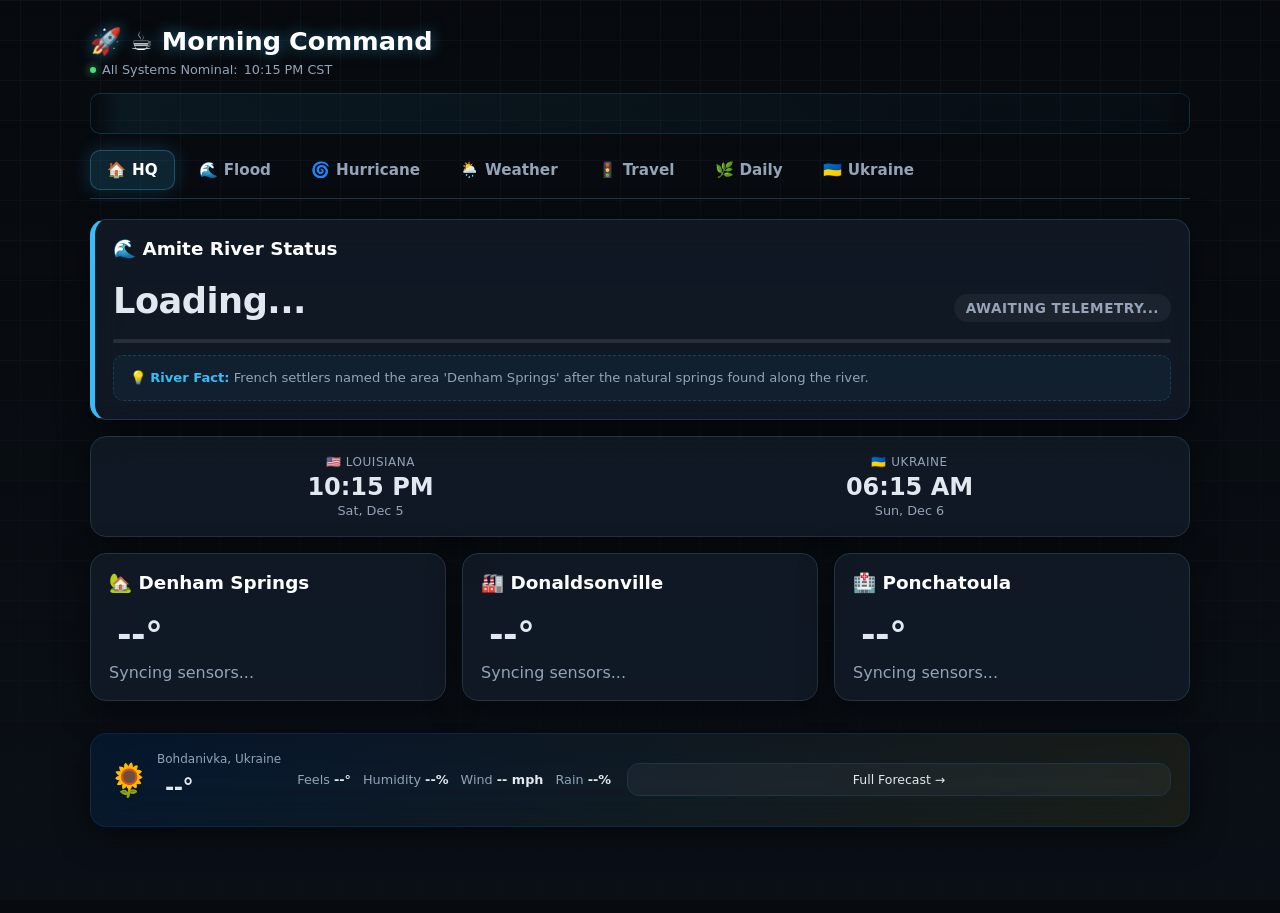
==== index.html @ 5efba0bd "Phase 2: Mobile polish + micro-interactions - Inter font on all pages (Google CDN) - Dynamic weather" ====
<!DOCTYPE html>
<html lang="en">
<head>
    <meta charset="UTF-8">
    <meta name="viewport" content="width=device-width, initial-scale=1.0">
    <link href="https://fonts.googleapis.com/css2?family=Inter:wght@300;400;500;600;700&display=swap" rel="stylesheet">
    <link rel="stylesheet" href="style.css">
    <title>🏠 Home | Roux Command</title>
    <link rel="manifest" href="manifest.json">
    <meta name="apple-mobile-web-app-capable" content="yes">
    <meta name="apple-mobile-web-app-status-bar-style" content="black-translucent">
</head>
<body>
    <div class="container">
        <h1>🚀 <span id="dynamic-greeting">Roux Family</span> Command</h1>
        
        <div class="heartbeat-container">
            <span class="pulse-dot"></span>             All Systems Nominal: <span class="sys-clock">--:-- -- ---</span>
        </div>

        <div class="ticker-wrap">
            <div class="ticker-track" id="ticker-track">
                <span id="ticker-greeting"></span> &nbsp;✦&nbsp; <span id="ticker-psalm"></span> &nbsp;✦&nbsp; <span id="ticker-weather"></span>
            </div>
        </div>
        
        <div class="nav-tabs">
            <a href="index.html" class="active"><span class="icon">🏠</span> <span>HQ</span></a>
            <a href="river.html"><span class="icon">🌊</span> <span>Flood</span></a>
            <a href="prep.html"><span class="icon">🌀</span> <span>Hurricane</span></a>
            <a href="weather.html"><span class="icon">🌦️</span> <span>Weather</span></a>
            <a href="travel.html"><span class="icon">🚦</span> <span>Travel</span></a>
            <a href="daily.html"><span class="icon">🌿</span> <span>Daily</span></a>
            <a href="ukraine.html"><span class="icon">🇺🇦</span> <span>Ukraine</span></a>
        </div>

        <div class="panel float-hover" id="home-river-panel" style="border-left: 5px solid var(--accent-blue);">
            <h3>🌊 Amite River Status</h3>
            <div style="display: flex; justify-content: space-between; align-items: baseline;">
                <div id="home-stage" class="metric">Loading...</div>
                <div id="home-river-status" class="status-badge" style="background: rgba(255,255,255,0.05); color: var(--text-muted);">Awaiting telemetry...</div>
            </div>
            <div style="height: 4px; background: rgba(255,255,255,0.1); border-radius: 2px; margin-top: 10px; overflow: hidden; position: relative;">
                <div id="mini-river-fill" style="height: 100%; background: var(--status-green); width: 0%; transition: width 1s ease, background 0.5s;"></div>
            </div>
            <div class="river-fact" id="river-fact"></div>
        </div>

        <div id="alerts-container"></div>

        <div class="panel" style="text-align:center;">
            <div style="display:grid; grid-template-columns:1fr 1fr; gap:16px;">
                <div>
                    <div style="font-size:0.75rem;color:var(--text-muted);text-transform:uppercase;letter-spacing:0.5px;">🇺🇸 Louisiana</div>
                    <div id="hq-la-clock" style="font-size:1.5rem;font-weight:700;margin-top:4px;">--:-- --</div>
                    <div id="hq-la-date" style="font-size:0.8rem;color:var(--text-muted);margin-top:2px;">--</div>
                </div>
                <div>
                    <div style="font-size:0.75rem;color:var(--text-muted);text-transform:uppercase;letter-spacing:0.5px;">🇺🇦 Ukraine</div>
                    <div id="hq-ua-clock" style="font-size:1.5rem;font-weight:700;margin-top:4px;">--:-- --</div>
                    <div id="hq-ua-date" style="font-size:0.8rem;color:var(--text-muted);margin-top:2px;">--</div>
                </div>
            </div>
        </div>

        <div class="grid-3">
            <div class="panel float-hover">
                <h3>🏡 Denham Springs</h3>
                <div style="display: flex; gap: 8px; align-items: center;">
                    <div id="denham-icon" style="font-size: 1.8rem;"></div>
                    <div id="denham-temp" class="metric">--°</div>
                </div>
                <div id="denham-desc" style="color: var(--text-muted);">Syncing sensors...</div>
            </div>
            <div class="panel float-hover">
                <h3>🏭 Donaldsonville</h3>
                <div style="display: flex; gap: 8px; align-items: center;">
                    <div id="don-icon" style="font-size: 1.8rem;"></div>
                    <div id="don-temp" class="metric">--°</div>
                </div>
                <div id="don-desc" style="color: var(--text-muted);">Syncing sensors...</div>
            </div>
            <div class="panel float-hover">
                <h3>🏥 Ponchatoula</h3>
                <div style="display: flex; gap: 8px; align-items: center;">
                    <div id="ponch-icon" style="font-size: 1.8rem;"></div>
                    <div id="ponch-temp" class="metric">--°</div>
                </div>
                <div id="ponch-desc" style="color: var(--text-muted);">Syncing sensors...</div>
            </div>
        </div>

        <div class="panel" style="background: linear-gradient(135deg, rgba(0,87,184,0.12), rgba(255,215,0,0.08)); border: 1px solid rgba(0,87,184,0.25);">
            <div style="display: flex; align-items: center; gap: 16px; flex-wrap: wrap; justify-content: center;">
                <div style="display: flex; align-items: center; gap: 8px;">
                    <span style="font-size:2rem;">🌻</span>
                    <div>
                        <div style="font-size:0.75rem;color:var(--text-muted);">Bohdanivka, Ukraine</div>
                        <div style="display:flex;align-items:center;gap:8px;">
                            <span id="ukr-icon" style="font-size:1.5rem;"></span>
                            <span id="ukr-temp" class="metric" style="font-size:1.4rem;">--°</span>
                        </div>
                    </div>
                </div>
                <div style="display:flex;flex-wrap:wrap;gap:12px;font-size:0.8rem;color:var(--text-muted);">
                    <span>Feels <strong id="ukr-feels" style="color:var(--text-main);">--°</strong></span>
                    <span>Humidity <strong id="ukr-hum" style="color:var(--text-main);">--%</strong></span>
                    <span>Wind <strong id="ukr-wind" style="color:var(--text-main);">-- mph</strong></span>
                    <span>Rain <strong id="ukr-pop" style="color:var(--text-main);">--%</strong></span>
                </div>
                <a href="ukraine.html" class="quick-link" style="min-width:auto;padding:8px 14px;font-size:0.78rem;">Full Forecast →</a>
            </div>
        </div>
    </div>

    <script src="app.js"></script>
    <script>
        const hour = new Date().getHours();
        let greeting = "Roux Family";
        if (hour < 12) greeting = "☕ Morning";
        else if (hour < 18) greeting = "☀️ Afternoon";
        else greeting = "🌙 Night Cycle";
        document.getElementById('dynamic-greeting').innerHTML = greeting;

        const psalms = [
            '"The Lord is my shepherd; I shall not want." — Psalm 23:1',
            '"Be still, and know that I am God." — Psalm 46:10',
            '"This is the day that the Lord has made; let us rejoice and be glad in it." — Psalm 118:24',
            '"The heavens declare the glory of God, and the sky above proclaims his handiwork." — Psalm 19:1',
            '"Create in me a clean heart, O God, and renew a right spirit within me." — Psalm 51:10',
            '"God is our refuge and strength, a very present help in trouble." — Psalm 46:1',
            '"The Lord is my light and my salvation; whom shall I fear?" — Psalm 27:1',
            '"Taste and see that the Lord is good; blessed is the man who takes refuge in him!" — Psalm 34:8',
            '"Your word is a lamp to my feet and a light to my path." — Psalm 119:105',
            '"The Lord is gracious and merciful, slow to anger and abounding in steadfast love." — Psalm 145:8',
            '"I will lift up my eyes to the hills. From where does my help come? My help comes from the Lord." — Psalm 121:1-2',
            '"The earth is the Lord\'s and the fullness thereof, the world and those who dwell therein." — Psalm 24:1',
            '"Oh give thanks to the Lord, for he is good, for his steadfast love endures forever!" — Psalm 107:1',
            '"The Lord is near to all who call on him, to all who call on him in truth." — Psalm 145:18',
            '"Trust in the Lord and do good; dwell in the land and befriend faithfulness." — Psalm 37:3'
        ];

        function updateTicker(weatherText) {
            const now = new Date();
            const hour = now.getHours();
            let greet = "Good evening";
            if (hour < 12) greet = "Good morning";
            else if (hour < 18) greet = "Good afternoon";

            const dayOfYear = Math.floor((Date.now() - Date.UTC(now.getFullYear(), 0, 1)) / 86400000);
            const psalm = psalms[dayOfYear % psalms.length];

            document.getElementById('ticker-greeting').innerText = greet + ', Roux Family';
            document.getElementById('ticker-psalm').innerText = psalm;
            document.getElementById('ticker-weather').innerText = weatherText || 'Syncing sensors...';
        }
        updateTicker();

        function updateDualClocks() {
            const now = new Date();
            document.getElementById('hq-la-clock').innerText = now.toLocaleTimeString('en-US', { timeZone: 'America/Chicago', hour: '2-digit', minute:'2-digit' });
            document.getElementById('hq-la-date').innerText = now.toLocaleDateString('en-US', { timeZone: 'America/Chicago', weekday: 'short', month: 'short', day: 'numeric' });
            document.getElementById('hq-ua-clock').innerText = now.toLocaleTimeString('en-US', { timeZone: 'Europe/Kyiv', hour: '2-digit', minute:'2-digit' });
            document.getElementById('hq-ua-date').innerText = now.toLocaleDateString('en-US', { timeZone: 'Europe/Kyiv', weekday: 'short', month: 'short', day: 'numeric' });
        }
        updateDualClocks();
        setInterval(updateDualClocks, 1000);

        async function initDashboard() {
            updateClock();
            
            document.getElementById('river-fact').innerHTML = '💡 <strong>River Fact:</strong> ' + getRiverFact();

            const riverData = await fetchRiver();
            if (riverData) {
                document.getElementById('home-stage').innerText = riverData.stage + ' ft';
                const status = document.getElementById('home-river-status');
                const fill = document.getElementById('mini-river-fill');
                const panel = document.getElementById('home-river-panel');
                
                let percent = (riverData.raw / 40) * 100;
                fill.style.width = Math.min(percent, 100) + '%';

                if (riverData.raw >= 35) {
                    status.innerText = "🚨 MAJOR FLOOD";
                    status.style.color = "var(--status-red)";
                    fill.style.background = "var(--status-red)";
                    panel.style.borderLeftColor = "var(--status-red)";
                    panel.classList.add('critical-state');
                } else if (riverData.raw >= 29) {
                    status.innerText = "⚠️ ACTION STAGE";
                    status.style.color = "var(--status-orange)";
                    fill.style.background = "var(--status-orange)";
                    panel.style.borderLeftColor = "var(--status-orange)";
                    panel.classList.remove('critical-state');
                } else {
                    status.innerText = "🟢 NOMINAL";
                    status.style.color = "var(--status-green)";
                    fill.style.background = "var(--status-green)";
                    panel.style.borderLeftColor = "var(--accent-blue)";
                    panel.classList.remove('critical-state');
                }
            }

            const locations = [
                { lat: 30.48, lon: -90.95, prefix: 'denham' },
                { lat: 30.10, lon: -90.99, prefix: 'don' },
                { lat: 30.44, lon: -90.40, prefix: 'ponch' }
            ];

            let denhamWeather = '';
            for (const loc of locations) {
                const w = await fetchWeather(loc.lat, loc.lon);
                if (w) {
                    document.getElementById(`${loc.prefix}-temp`).innerText = w.current.temp + '°';
                    document.getElementById(`${loc.prefix}-icon`).innerText = w.current.icon;
                    document.getElementById(`${loc.prefix}-desc`).innerText = w.current.desc;
                    if (loc.prefix === 'denham') {
                        denhamWeather = `${w.current.desc}, ${w.current.temp}°`;
                    }
                }
            }

            const alerts = await fetchAlerts(30.48, -90.95);
            const ac = document.getElementById('alerts-container');
            if (alerts) {
                ac.innerHTML = `<div class="panel" style="border-left: 5px solid var(--status-red); background: rgba(248,113,113,0.08);"><h3 style="color:var(--status-red);">🚨 Active Weather Alert</h3><p style="font-size:0.9rem;color:var(--text-main);line-height:1.4;">${alerts}</p></div>`;
                denhamWeather = '⚠️ ' + denhamWeather;
            } else {
                ac.innerHTML = '';
            }

            updateTicker(denhamWeather);

            const ua = await fetchWeather(48.03188, 35.82367);
            if (ua) {
                document.getElementById('ukr-temp').innerText = ua.current.temp + '°';
                document.getElementById('ukr-icon').innerText = ua.current.icon;
                document.getElementById('ukr-feels').innerText = (ua.current.feels ?? '--') + '°';
                document.getElementById('ukr-hum').innerText = (ua.current.hum ?? '--') + '%';
                document.getElementById('ukr-wind').innerText = (ua.current.wind ?? '--') + ' mph';
                document.getElementById('ukr-pop').innerText = (ua.current.pop ?? '--') + '%';
            }
        }

        initDashboard();
        setInterval(initDashboard, 300000);
    </script>
</body>
</html>
---- style.css ----
:root {
    --bg-dark: #070a0e;
    --card-bg: rgba(22, 31, 43, 0.65);
    --border-color: #243245;
    --text-main: #e2e8f0;
    --text-muted: #94a3b8;
    --accent-blue: #38bdf8;
    --status-green: #4ade80;
    --status-red: #f87171;
    --status-orange: #fb923c;
}

* {
    -webkit-tap-highlight-color: transparent;
    box-sizing: border-box;
}

body {
    font-family: system-ui, -apple-system, BlinkMacSystemFont, 'Segoe UI', Roboto, sans-serif;
    background: var(--bg-dark);
    color: var(--text-main);
    margin: 0;
    padding: 16px;
    padding-bottom: calc(70px + env(safe-area-inset-bottom, 20px));
    display: flex;
    justify-content: center;
    position: relative;
}

body::before {
    content: "";
    position: fixed;
    top: 0; left: 0; width: 100%; height: 100%;
    background-image: 
        linear-gradient(rgba(36, 50, 69, 0.25) 1px, transparent 1px),
        linear-gradient(90deg, rgba(36, 50, 69, 0.25) 1px, transparent 1px);
    background-size: 40px 40px;
    background-position: center top;
    z-index: -2;
    animation: grid-breath 10s ease-in-out infinite;
}

@keyframes grid-breath {
    0%, 100% { opacity: 0.8; }
    50% { opacity: 1; }
}

body::after {
    content: "";
    position: fixed;
    top: 0; left: 0; width: 100vw; height: 100vh;
    background: linear-gradient(180deg, rgba(7,10,14,0.2) 0%, rgba(11,16,23,0.95) 100%);
    z-index: -1;
    pointer-events: none;
}

.container {
    width: 100%;
    max-width: 1100px;
    position: relative;
    z-index: 2;
}

h1 {
    font-size: 1.6rem;
    font-weight: 700;
    color: #ffffff;
    margin: 10px 0 6px 0;
    display: flex;
    align-items: center;
    gap: 8px;
    text-shadow: 0 0 15px rgba(56, 189, 248, 0.5);
    user-select: none;
    -webkit-user-select: none;
}

h2, h3 { 
    margin: 0 0 12px 0; 
    font-size: 1.15rem; 
    color: #ffffff;
    user-select: none;
    -webkit-user-select: none;
}

.panel {
    background: var(--card-bg);
    border: 1px solid var(--border-color);
    border-radius: 16px;
    padding: 18px;
    margin-bottom: 16px;
    box-shadow: 0 8px 32px rgba(0, 0, 0, 0.5);
    backdrop-filter: blur(20px) saturate(200%);
    -webkit-backdrop-filter: blur(20px) saturate(200%);
    transition: transform 0.2s cubic-bezier(0.16, 1, 0.3, 1), box-shadow 0.2s ease, border-color 0.2s ease;
}

.float-hover:hover {
    transform: translateY(-4px);
    box-shadow: 0 12px 40px rgba(56, 189, 248, 0.2);
    border-color: rgba(56, 189, 248, 0.5);
}

.float-hover:active, .nav-tabs a:active, button:active, .emergency-btn:active, .checklist-item:active {
    transform: scale(0.97);
}

@keyframes critical-pulse {
    0% { box-shadow: 0 0 0 0 rgba(248, 113, 113, 0.4); border-color: rgba(248, 113, 113, 0.6); }
    70% { box-shadow: 0 0 20px 10px rgba(248, 113, 113, 0); border-color: var(--border-color); }
    100% { box-shadow: 0 0 0 0 rgba(248, 113, 113, 0); border-color: rgba(248, 113, 113, 0.6); }
}

.critical-state { animation: critical-pulse 2s infinite; }

/* Wave Animation */
@keyframes wave-flow {
    0% { transform: translateX(0); }
    100% { transform: translateX(-50%); }
}

.wave-container {
    position: relative;
    width: 100%;
    height: 30px;
    overflow: hidden;
    margin-top: 10px;
    opacity: 0.6;
}

.wave {
    position: absolute;
    width: 200%;
    height: 100%;
    background: repeat-x;
    animation: wave-flow 4s linear infinite;
}

.wave-1 {
    background: repeating-linear-gradient(
        90deg,
        transparent 0px,
        var(--accent-blue) 2px,
        transparent 4px,
        var(--accent-blue) 6px,
        transparent 8px
    );
    mask-image: url("data:image/svg+xml,%3Csvg xmlns='http://www.w3.org/2000/svg' viewBox='0 0 1440 60'%3E%3Cpath fill='white' d='M0,30 C360,0 720,60 1080,30 C1260,15 1350,30 1440,30 L1440,60 L0,60 Z'/%3E%3C/svg%3E");
    mask-size: 720px 100%;
    -webkit-mask-image: url("data:image/svg+xml,%3Csvg xmlns='http://www.w3.org/2000/svg' viewBox='0 0 1440 60'%3E%3Cpath fill='white' d='M0,30 C360,0 720,60 1080,30 C1260,15 1350,30 1440,30 L1440,60 L0,60 Z'/%3E%3C/svg%3E");
    -webkit-mask-size: 720px 100%;
    opacity: 0.5;
}

.wave-2 {
    background: repeating-linear-gradient(
        90deg,
        transparent 0px,
        var(--accent-blue) 3px,
        transparent 6px
    );
    mask-image: url("data:image/svg+xml,%3Csvg xmlns='http://www.w3.org/2000/svg' viewBox='0 0 1440 60'%3E%3Cpath fill='white' d='M0,40 C360,10 720,50 1080,20 C1260,30 1350,40 1440,40 L1440,60 L0,60 Z'/%3E%3C/svg%3E");
    mask-size: 720px 100%;
    -webkit-mask-image: url("data:image/svg+xml,%3Csvg xmlns='http://www.w3.org/2000/svg' viewBox='0 0 1440 60'%3E%3Cpath fill='white' d='M0,40 C360,10 720,50 1080,20 C1260,30 1350,40 1440,40 L1440,60 L0,60 Z'/%3E%3C/svg%3E");
    -webkit-mask-size: 720px 100%;
    animation-duration: 6s;
    animation-direction: reverse;
    opacity: 0.3;
}

/* Sparkle hover effect on metrics */
.metric-sparkle {
    transition: text-shadow 0.3s ease;
}
.metric-sparkle:hover {
    text-shadow: 0 0 20px currentColor, 0 0 40px currentColor;
}

@keyframes gentle-float {
    0%, 100% { transform: translateY(0); }
    50% { transform: translateY(-3px); }
}

/* Navigation */
.nav-tabs {
    display: flex;
    gap: 8px;
    margin-bottom: 20px;
    border-bottom: 1px solid var(--border-color);
    padding-bottom: 8px;
    flex-wrap: wrap;
    user-select: none;
    -webkit-user-select: none;
}

.nav-tabs a {
    color: var(--text-muted);
    text-decoration: none;
    padding: 10px 16px;
    border-radius: 10px;
    font-size: 0.95rem;
    font-weight: 600;
    transition: all 0.2s cubic-bezier(0.16, 1, 0.3, 1);
    display: flex;
    align-items: center;
    gap: 6px;
    touch-action: manipulation;
}

.nav-tabs a:hover { color: #ffffff; background: rgba(255,255,255,0.08); }

.nav-tabs a.active {
    color: #ffffff;
    background: rgba(56, 189, 248, 0.15);
    border: 1px solid rgba(56, 189, 248, 0.3);
    box-shadow: 0 0 20px rgba(56, 189, 248, 0.2);
}

@media (max-width: 768px) {
    body { padding-bottom: calc(120px + env(safe-area-inset-bottom, 0px)); }
    .container { padding-bottom: 16px; }
    .nav-tabs {
        position: fixed;
        bottom: 0;
        left: 0;
        width: 100%;
        background: rgba(11, 16, 23, 0.96);
        backdrop-filter: blur(25px);
        -webkit-backdrop-filter: blur(25px);
        border-top: 1px solid var(--border-color);
        margin: 0;
        padding: 8px 4px calc(8px + env(safe-area-inset-bottom, 0px)) 4px;
        box-sizing: border-box;
        justify-content: space-around;
        z-index: 1000;
        border-bottom: none;
        box-shadow: 0 -10px 30px rgba(0, 0, 0, 0.6);
    }
    .nav-tabs a {
        flex-direction: column;
        font-size: 0.75rem;
        padding: 8px 4px;
        gap: 4px;
        flex: 1;
        text-align: center;
        min-height: 56px; /* Larger touch target for thumbs */
        justify-content: center;
    }
    .nav-tabs a.active {
        background: transparent;
        border: none;
        box-shadow: none;
        color: var(--accent-blue);
    }
    .nav-tabs a.active span.icon {
        background: rgba(56, 189, 248, 0.2);
        border-radius: 12px;
        padding: 4px 16px;
    }
    
    /* Larger touch targets for panels on mobile */
    .panel {
        padding: 16px;
        margin-bottom: 12px;
    }
    
    /* Bigger metric numbers for readability */
    .metric {
        font-size: 2rem;
    }
}

.metric { font-size: 2.2rem; font-weight: 800; letter-spacing: -0.5px; margin: 8px 0; }

.status-badge {
    display: inline-block;
    padding: 6px 12px;
    border-radius: 20px;
    font-size: 0.85rem;
    font-weight: 700;
    text-transform: uppercase;
    letter-spacing: 0.5px;
    user-select: none;
    -webkit-user-select: none;
}

.heartbeat-container { 
    font-size: 0.8rem; 
    color: var(--text-muted); 
    margin-bottom: 16px; 
    display: flex; 
    align-items: center; 
    gap: 6px; 
    user-select: none;
    -webkit-user-select: none;
}

.pulse-dot {
    width: 6px; height: 6px; background: var(--status-green); border-radius: 50%; display: inline-block;
    box-shadow: 0 0 8px var(--status-green); animation: pulse 2s infinite;
}

.ticker-wrap {
    overflow: hidden;
    background: linear-gradient(90deg, rgba(56, 189, 248, 0.08), rgba(56, 189, 248, 0.02));
    border: 1px solid rgba(56, 189, 248, 0.15);
    border-radius: 10px;
    padding: 10px 0;
    margin-bottom: 16px;
    position: relative;
    user-select: none;
    -webkit-user-select: none;
}

.ticker-wrap::before,
.ticker-wrap::after {
    content: "";
    position: absolute;
    top: 0; bottom: 0; width: 30px;
    z-index: 2;
    pointer-events: none;
}
.ticker-wrap::before { left: 0; background: linear-gradient(90deg, var(--bg-dark), transparent); }
.ticker-wrap::after { right: 0; background: linear-gradient(-90deg, var(--bg-dark), transparent); }

.ticker-track {
    display: inline-block;
    white-space: nowrap;
    padding-left: 100%;
    animation: ticker-scroll 40s linear infinite;
    font-size: 0.9rem;
    color: var(--accent-blue);
    text-shadow: 0 0 8px rgba(56, 189, 248, 0.3);
}

@keyframes ticker-scroll {
    0% { transform: translateX(0); }
    100% { transform: translateX(-100%); }
}

@keyframes pulse {
    0% { transform: scale(0.95); box-shadow: 0 0 0 0 rgba(74, 222, 128, 0.8); }
    70% { transform: scale(1); box-shadow: 0 0 0 8px rgba(74, 222, 128, 0); }
    100% { transform: scale(0.95); box-shadow: 0 0 0 0 rgba(74, 222, 128, 0); }
}

.grid-3 { display: grid; grid-template-columns: 1fr; gap: 16px; margin-bottom: 16px; align-items: start; }
@media (min-width: 900px) { .grid-3 { grid-template-columns: repeat(3, 1fr); } }
.grid-2 { display: grid; grid-template-columns: 1fr; gap: 16px; margin-bottom: 16px; align-items: start; }
@media (min-width: 768px) { .grid-2 { grid-template-columns: repeat(2, 1fr); } }

/* Prep Checklist Styles */
.checklist-item {
    display: flex;
    align-items: center;
    padding: 12px;
    background: rgba(255,255,255,0.03);
    border-radius: 8px;
    margin-bottom: 8px;
    border: 1px solid rgba(255,255,255,0.05);
    cursor: pointer;
    transition: background 0.2s, opacity 0.2s;
    user-select: none;
    -webkit-user-select: none;
    touch-action: manipulation;
}
.checklist-item:hover { background: rgba(56, 189, 248, 0.08); }
.checklist-item input[type="checkbox"] {
    appearance: none; width: 24px; height: 24px;
    border: 2px solid var(--text-muted); border-radius: 6px;
    margin-right: 12px; cursor: pointer; position: relative;
    transition: all 0.2s;
    touch-action: manipulation;
}
.checklist-item input[type="checkbox"]:checked {
    background: var(--status-green); border-color: var(--status-green);
}
.checklist-item input[type="checkbox"]:checked::after {
    content: "✓"; position: absolute; color: #070a0e;
    font-size: 16px; font-weight: bold; top: 50%; left: 50%;
    transform: translate(-50%, -50%);
}
.checklist-item.done span {
    text-decoration: line-through; color: var(--text-muted); opacity: 0.6;
}

button {
    touch-action: manipulation;
    user-select: none;
    -webkit-user-select: none;
    transition: all 0.2s ease;
}

.emergency-btn {
    display: block; width: 100%; text-align: center;
    background: rgba(248, 113, 113, 0.15); color: var(--status-red);
    padding: 12px; border-radius: 8px; text-decoration: none; font-weight: bold;
    border: 1px solid rgba(248, 113, 113, 0.3); margin-top: 8px;
    transition: all 0.2s;
    user-select: none;
    -webkit-user-select: none;
    touch-action: manipulation;
}
.emergency-btn:hover { background: rgba(248, 113, 113, 0.3); color: #fff; }

/* Forecast Rows */
.forecast-row {
    display: flex; align-items: center; gap: 8px;
    padding: 10px 12px;
    background: rgba(11, 16, 23, 0.5);
    border: 1px solid var(--border-color);
    border-radius: 12px;
}
.forecast-day { min-width: 55px; font-weight: 600; font-size: 0.9rem; }
.forecast-cond { min-width: 105px; display: flex; align-items: center; gap: 6px; font-size: 0.85rem; color: var(--text-muted); }
.forecast-bar { flex: 1; display: flex; align-items: center; gap: 8px; }
.forecast-track { flex: 1; height: 6px; background: rgba(255,255,255,0.1); border-radius: 3px; position: relative; overflow: hidden; }
.forecast-fill { position: absolute; height: 100%; background: linear-gradient(90deg, var(--accent-blue), var(--status-orange)); border-radius: 3px; }
.forecast-temp-min { font-weight: 600; width: 26px; text-align: right; font-size: 0.85rem; }
.forecast-temp-max { font-weight: 600; width: 26px; font-size: 0.85rem; }
.forecast-pop { min-width: 45px; text-align: right; font-size: 0.85rem; font-weight: 600; }
.pop-high { color: var(--accent-blue); text-shadow: 0 0 8px rgba(56,189,248,0.4); }
@media (max-width: 600px) {
    .forecast-row { flex-wrap: wrap; gap: 4px; padding: 8px 10px; }
    .forecast-day { min-width: 40px; font-size: 0.8rem; }
    .forecast-cond { min-width: 0; font-size: 0.75rem; }
    .forecast-cond span { display: none; }
    .forecast-bar { width: 100%; order: 10; margin-top: 2px; }
    .forecast-temp-min, .forecast-temp-max { font-size: 0.8rem; }
    .forecast-pop { min-width: 35px; font-size: 0.75rem; }
}

/* Custom Scrollbar */
::-webkit-scrollbar {
    width: 8px;
    height: 8px;
}
::-webkit-scrollbar-track {
    background: var(--bg-dark);
}
::-webkit-scrollbar-thumb {
    background: var(--border-color);
    border-radius: 4px;
}
::-webkit-scrollbar-thumb:hover {
    background: var(--text-muted);
}

/* River Fact Card */
.river-fact {
    font-size: 0.82rem;
    color: var(--text-muted);
    line-height: 1.5;
    padding: 12px 16px;
    background: rgba(56, 189, 248, 0.05);
    border: 1px dashed rgba(56, 189, 248, 0.2);
    border-radius: 10px;
    margin-top: 12px;
    transition: background 0.3s;
}
.river-fact:hover {
    background: rgba(56, 189, 248, 0.1);
}
.river-fact strong {
    color: var(--accent-blue);
}

/* Quick Links */
.quick-links {
    display: flex;
    flex-wrap: wrap;
    gap: 12px;
    margin-top: 6px;
}
.quick-link {
    flex: 1;
    min-width: 140px;
    padding: 14px;
    border-radius: 12px;
    background: rgba(255,255,255,0.04);
    border: 1px solid var(--border-color);
    text-decoration: none;
    color: inherit;
    text-align: center;
    transition: all 0.2s;
}
.quick-link:hover {
    background: rgba(56, 189, 248, 0.08);
    border-color: rgba(56, 189, 248, 0.3);
}
.quick-link:active {
    transform: scale(0.97);
}
.quick-link .ql-icon {
    font-size: 1.5rem;
    display: block;
    margin-bottom: 4px;
}
.quick-link .ql-label {
    font-size: 0.8rem;
    font-weight: 600;
}
.quick-link .ql-desc {
    font-size: 0.7rem;
    color: var(--text-muted);
    margin-top: 2px;
}

/* ============================================
   DYNAMIC WEATHER BACKGROUNDS
   These backgrounds change based on current weather
   ============================================ */

body {
    transition: background 2s ease;
}

/* Default dark background (clear/night) */
body.weather-clear,
body.weather-night {
    background: linear-gradient(180deg, #0a0f1a 0%, #0d1520 40%, #070a0e 100%);
}

/* Partly cloudy - slightly lighter */
body.weather-cloudy {
    background: linear-gradient(180deg, #1a1f2e 0%, #151926 40%, #0d1117 100%);
}

/* Rainy - cool gray-blue tones */
body.weather-rainy {
    background: linear-gradient(180deg, #1a2030 0%, #151c28 40%, #0d1219 100%);
}

/* Stormy - dark purple-gray with dramatic feel */
body.weather-storm {
    background: linear-gradient(180deg, #1a1525 0%, #151220 40%, #0d0b15 100%);
}

/* Foggy - muted gray with low contrast */
body.weather-foggy {
    background: linear-gradient(180deg, #2a2e35 0%, #22262d 40%, #1a1e24 100%);
}

/* Night overlay - twinkling stars effect */
body.weather-night::before {
    content: "";
    position: fixed;
    top: 0; left: 0; width: 100%; height: 100%;
    background-image: 
        radial-gradient(1px 1px at 20% 30%, rgba(255,255,255,0.8), transparent),
        radial-gradient(1px 1px at 40% 70%, rgba(255,255,255,0.6), transparent),
        radial-gradient(1.5px 1.5px at 60% 20%, rgba(255,255,255,0.9), transparent),
        radial-gradient(1px 1px at 80% 50%, rgba(255,255,255,0.7), transparent),
        radial-gradient(1px 1px at 10% 80%, rgba(255,255,255,0.5), transparent),
        radial-gradient(1.5px 1.5px at 90% 10%, rgba(255,255,255,0.8), transparent),
        radial-gradient(1px 1px at 50% 50%, rgba(255,255,255,0.6), transparent),
        radial-gradient(1px 1px at 70% 90%, rgba(255,255,255,0.4), transparent),
        radial-gradient(1px 1px at 30% 60%, rgba(255,255,255,0.7), transparent),
        radial-gradient(1.5px 1.5px at 85% 75%, rgba(255,255,255,0.5), transparent);
    background-size: 200px 200px;
    animation: stars-twinkle 4s ease-in-out infinite alternate;
    z-index: -1;
}

@keyframes stars-twinkle {
    0% { opacity: 0.5; }
    50% { opacity: 0.8; }
    100% { opacity: 0.6; }
}

/* Rainy overlay - animated rain streaks */
body.weather-rainy::after,
body.weather-storm::after {
    content: "";
    position: fixed;
    top: 0; left: 0; width: 100%; height: 100%;
    background-image: repeating-linear-gradient(
        180deg,
        transparent 0px,
        rgba(150, 180, 220, 0.03) 2px,
        transparent 4px
    );
    background-size: 100% 20px;
    animation: rain-fall 0.8s linear infinite;
    z-index: -1;
    pointer-events: none;
}

@keyframes rain-fall {
    0% { background-position: 0 0; }
    100% { background-position: 0 20px; }
}

/* Storm lightning flash effect */
body.weather-storm::before {
    content: "";
    position: fixed;
    top: 0; left: 0; width: 100%; height: 100%;
    background: radial-gradient(ellipse at 50% 20%, rgba(100, 80, 150, 0.15), transparent 70%);
    animation: lightning-flash 8s ease-in-out infinite;
    z-index: -1;
    pointer-events: none;
}

@keyframes lightning-flash {
    0%, 90%, 100% { opacity: 0; }
    92% { opacity: 0.3; }
    93% { opacity: 0; }
    94% { opacity: 0.2; }
    96% { opacity: 0; }
}

/* Foggy overlay - soft haze effect */
body.weather-foggy::after {
    content: "";
    position: fixed;
    top: 0; left: 0; width: 100%; height: 100%;
    background: linear-gradient(180deg, rgba(180, 185, 195, 0.08) 0%, transparent 50%);
    animation: fog-drift 12s ease-in-out infinite alternate;
    z-index: -1;
    pointer-events: none;
}

@keyframes fog-drift {
    0% { opacity: 0.3; transform: translateX(-5px); }
    100% { opacity: 0.6; transform: translateX(5px); }
}

/* Sunny overlay - warm glow at top */
body.weather-clear::before {
    content: "";
    position: fixed;
    top: 0; left: 0; width: 100%; height: 40%;
    background: radial-gradient(ellipse at 50% 0%, rgba(255, 200, 100, 0.08), transparent 70%);
    z-index: -1;
    pointer-events: none;
}

/* Card brightness adjustment for different backgrounds */
body.weather-rainy .panel,
body.weather-storm .panel {
    background: rgba(18, 25, 35, 0.7);
}

body.weather-foggy .panel {
    background: rgba(40, 45, 52, 0.65);
}

body.weather-night .panel {
    background: rgba(15, 20, 30, 0.65);
}

/* Smooth transition for all background changes */
.panel, .nav-tabs, .ticker-wrap {
    transition: background 2s ease, border-color 2s ease;
}

/* ============================================
   LOADING SKELETONS & SHIMMER ANIMATION
   Replaces "Loading..." with smooth animated placeholders
   ============================================ */

@keyframes shimmer {
    0% { background-position: -200px 0; }
    100% { background-position: calc(200px + 100%) 0; }
}

.skeleton {
    background: linear-gradient(90deg, 
        rgba(255,255,255,0.04) 25%, 
        rgba(255,255,255,0.08) 50%, 
        rgba(255,255,255,0.04) 75%
    );
    background-size: 200px 100%;
    animation: shimmer 1.5s ease-in-out infinite;
    border-radius: 6px;
}

.skeleton-metric {
    height: 36px;
    width: 80px;
    border-radius: 8px;
}

.skeleton-text {
    height: 14px;
    width: 60%;
    border-radius: 4px;
    margin-top: 8px;
}

.skeleton-text-short {
    height: 14px;
    width: 40%;
    border-radius: 4px;
    margin-top: 8px;
}

/* Smooth number counter animation */
@keyframes count-up {
    from { opacity: 0; transform: translateY(10px); }
    to { opacity: 1; transform: translateY(0); }
}

.metric.animate {
    animation: count-up 0.4s cubic-bezier(0.16, 1, 0.3, 1);
}

/* Enhanced tap feedback for mobile */
@media (max-width: 768px) {
    .panel:active {
        transform: scale(0.98);
        transition: transform 0.1s ease;
    }
    
    /* Ripple effect on nav buttons */
    .nav-tabs a::after {
        content: '';
        position: absolute;
        top: 50%;
        left: 50%;
        width: 0;
        height: 0;
        background: rgba(56, 189, 248, 0.15);
        border-radius: 50%;
        transform: translate(-50%, -50%);
        transition: width 0.3s ease, height 0.3s ease, opacity 0.3s ease;
        opacity: 0;
    }
    
    .nav-tabs a:active::after {
        width: 80px;
        height: 80px;
        opacity: 1;
        transition: 0s;
    }
}

/* Smooth card entrance animation */
@keyframes card-enter {
    from { 
        opacity: 0; 
        transform: translateY(20px); 
    }
    to { 
        opacity: 1; 
        transform: translateY(0); 
    }
}

.panel {
    animation: card-enter 0.5s cubic-bezier(0.16, 1, 0.3, 1) backwards;
}

/* Staggered card animations */
.panel:nth-child(1) { animation-delay: 0.05s; }
.panel:nth-child(2) { animation-delay: 0.1s; }
.panel:nth-child(3) { animation-delay: 0.15s; }
.panel:nth-child(4) { animation-delay: 0.2s; }
.panel:nth-child(5) { animation-delay: 0.25s; }
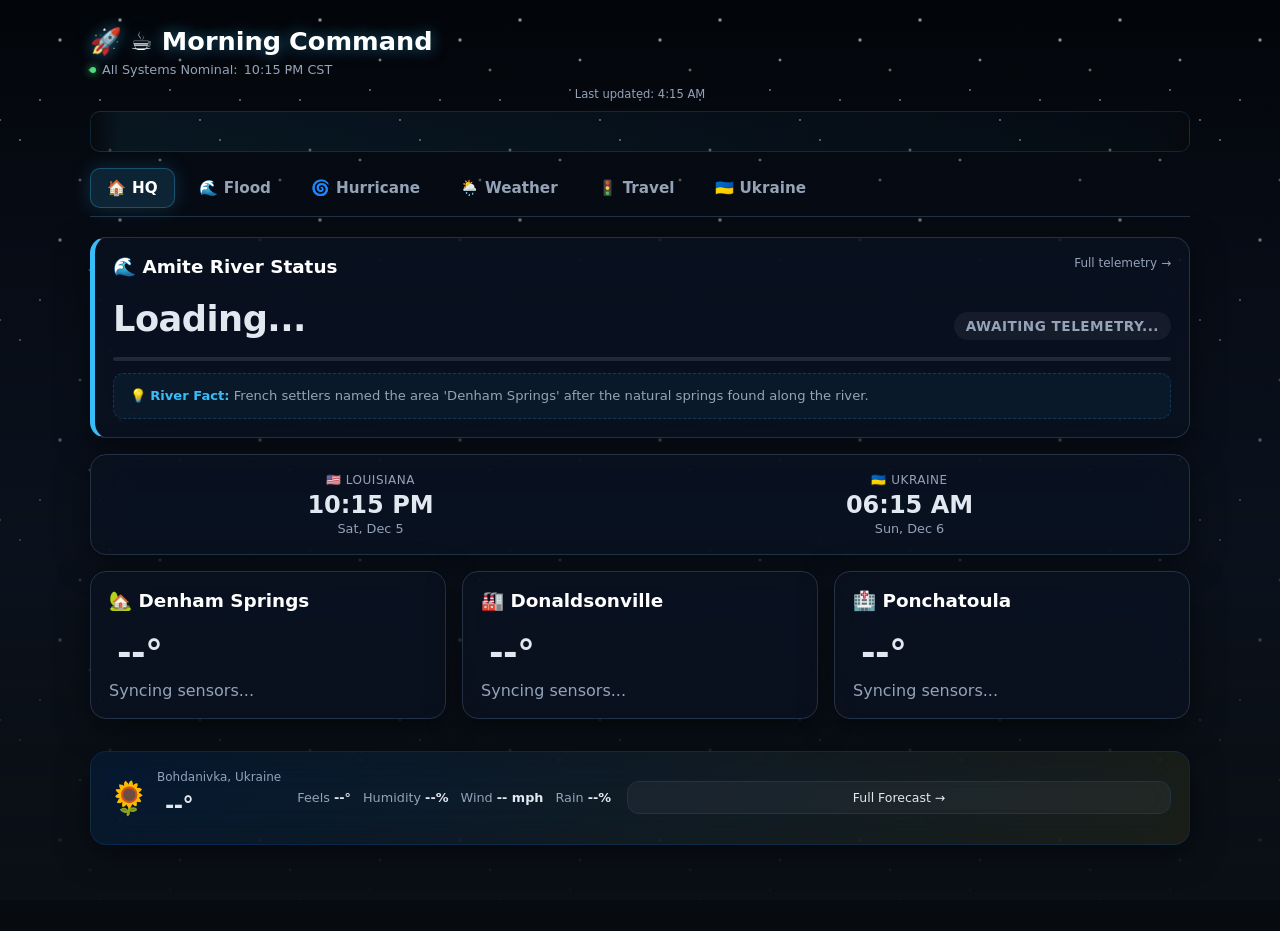
==== commit 8cde10f7: "Phase 3: Per-page features + dead code cleanup - index: tappable river panel, last-updated timestamp" ====
--- a/index.html
+++ b/index.html
@@ -17,6 +17,7 @@
         <div class="heartbeat-container">
             <span class="pulse-dot"></span>             All Systems Nominal: <span class="sys-clock">--:-- -- ---</span>
         </div>
+        <div id="last-updated" style="font-size:0.72rem;color:var(--text-muted);text-align:center;margin-top:-6px;margin-bottom:10px;">Last updated: --:--</div>
 
         <div class="ticker-wrap">
             <div class="ticker-track" id="ticker-track">
@@ -30,12 +31,11 @@
             <a href="prep.html"><span class="icon">🌀</span> <span>Hurricane</span></a>
             <a href="weather.html"><span class="icon">🌦️</span> <span>Weather</span></a>
             <a href="travel.html"><span class="icon">🚦</span> <span>Travel</span></a>
-            <a href="daily.html"><span class="icon">🌿</span> <span>Daily</span></a>
             <a href="ukraine.html"><span class="icon">🇺🇦</span> <span>Ukraine</span></a>
         </div>
 
-        <div class="panel float-hover" id="home-river-panel" style="border-left: 5px solid var(--accent-blue);">
-            <h3>🌊 Amite River Status</h3>
+        <a href="river.html" class="panel float-hover" id="home-river-panel" style="border-left: 5px solid var(--accent-blue); display:block; text-decoration:none; color:inherit;">
+            <h3>🌊 Amite River Status <span style="float:right;font-size:0.75rem;color:var(--text-muted);font-weight:400;">Full telemetry →</span></h3>
             <div style="display: flex; justify-content: space-between; align-items: baseline;">
                 <div id="home-stage" class="metric">Loading...</div>
                 <div id="home-river-status" class="status-badge" style="background: rgba(255,255,255,0.05); color: var(--text-muted);">Awaiting telemetry...</div>
@@ -44,7 +44,7 @@
                 <div id="mini-river-fill" style="height: 100%; background: var(--status-green); width: 0%; transition: width 1s ease, background 0.5s;"></div>
             </div>
             <div class="river-fact" id="river-fact"></div>
-        </div>
+        </a>
 
         <div id="alerts-container"></div>
 
@@ -241,6 +241,8 @@
                 document.getElementById('ukr-wind').innerText = (ua.current.wind ?? '--') + ' mph';
                 document.getElementById('ukr-pop').innerText = (ua.current.pop ?? '--') + '%';
             }
+
+            document.getElementById('last-updated').innerText = 'Last updated: ' + new Date().toLocaleTimeString('en-US', { hour: 'numeric', minute: '2-digit' });
         }
 
         initDashboard();
--- a/style.css
+++ b/style.css
@@ -25,6 +25,7 @@
     display: flex;
     justify-content: center;
     position: relative;
+    min-height: 100vh;
 }
 
 body::before {
@@ -52,6 +53,109 @@
     background: linear-gradient(180deg, rgba(7,10,14,0.2) 0%, rgba(11,16,23,0.95) 100%);
     z-index: -1;
     pointer-events: none;
+}
+
+/* ===== DYNAMIC WEATHER BACKGROUNDS ===== */
+/* All backgrounds go on body::before (single layer) to avoid grid/body conflicts */
+
+/* Night mode - deep navy with twinkling stars */
+body.weather-night {
+    background: #0a0e27;
+}
+body.weather-night::before {
+    background-image: 
+        radial-gradient(2px 2px at 20% 30%, rgba(255,255,255,0.9), transparent),
+        radial-gradient(2px 2px at 40% 70%, rgba(255,255,255,0.8), transparent),
+        radial-gradient(1px 1px at 60% 20%, rgba(255,255,255,0.9), transparent),
+        radial-gradient(1px 1px at 80% 50%, rgba(255,255,255,0.7), transparent),
+        radial-gradient(2px 2px at 10% 80%, rgba(255,255,255,0.8), transparent),
+        radial-gradient(1px 1px at 70% 90%, rgba(255,255,255,0.9), transparent),
+        radial-gradient(1px 1px at 90% 10%, rgba(255,255,255,0.7), transparent),
+        radial-gradient(2px 2px at 50% 50%, rgba(255,255,255,0.8), transparent),
+        radial-gradient(1px 1px at 25% 60%, rgba(255,255,255,0.9), transparent),
+        radial-gradient(1px 1px at 85% 40%, rgba(255,255,255,0.7), transparent),
+        linear-gradient(rgba(36, 50, 69, 0.15) 1px, transparent 1px),
+        linear-gradient(90deg, rgba(36, 50, 69, 0.15) 1px, transparent 1px);
+    background-size: 
+        100vw 100vh, 100vw 100vh, 100vw 100vh, 100vw 100vh,
+        100vw 100vh, 100vw 100vh, 100vw 100vh, 100vw 100vh,
+        100vw 100vh, 100vw 100vh, 60px 60px, 60px 60px;
+    background-position: center top;
+    animation: grid-breath 12s ease-in-out infinite, stars-twinkle 4s ease-in-out infinite;
+}
+
+/* Clear/Sunny - warm blue with golden glow */
+body.weather-clear {
+    background: linear-gradient(180deg, #1a3a5c 0%, #2d5f8a 40%, #4a7fb5 100%);
+}
+body.weather-clear::before {
+    background-image: 
+        radial-gradient(circle at 50% 0%, rgba(255, 200, 100, 0.3) 0%, transparent 50%),
+        linear-gradient(rgba(36, 50, 69, 0.2) 1px, transparent 1px),
+        linear-gradient(90deg, rgba(36, 50, 69, 0.2) 1px, transparent 1px);
+    background-size: 100% 60%, 50px 50px, 50px 50px;
+    background-position: center top;
+}
+
+/* Cloudy - muted gray-blue */
+body.weather-cloudy {
+    background: linear-gradient(180deg, #2a3441 0%, #3a4a5c 40%, #4a5a6c 100%);
+}
+body.weather-cloudy::before {
+    background-image: 
+        radial-gradient(ellipse at 30% 20%, rgba(150, 170, 200, 0.15) 0%, transparent 50%),
+        radial-gradient(ellipse at 70% 60%, rgba(130, 150, 180, 0.1) 0%, transparent 40%),
+        linear-gradient(rgba(36, 50, 69, 0.2) 1px, transparent 1px),
+        linear-gradient(90deg, rgba(36, 50, 69, 0.2) 1px, transparent 1px);
+    background-size: 100% 70%, 100% 60%, 50px 50px, 50px 50px;
+    background-position: center top;
+}
+
+/* Rainy - dark gray-blue with rain streaks */
+body.weather-rainy {
+    background: linear-gradient(180deg, #1a2332 0%, #243447 40%, #2d4055 100%);
+}
+body.weather-rainy::before {
+    background-image: 
+        repeating-linear-gradient(180deg, transparent, transparent 2px, rgba(150, 180, 220, 0.15) 2px, rgba(150, 180, 220, 0.15) 4px),
+        linear-gradient(rgba(36, 50, 69, 0.2) 1px, transparent 1px),
+        linear-gradient(90deg, rgba(36, 50, 69, 0.2) 1px, transparent 1px);
+    background-size: 2px 30px, 50px 50px, 50px 50px;
+    background-position: center top;
+    animation: grid-breath 10s ease-in-out infinite, rain-fall 0.5s linear infinite;
+}
+
+/* Storm - dark purple-gray with lightning flash */
+body.weather-storm {
+    background: linear-gradient(180deg, #1a1525 0%, #252035 40%, #302a45 100%);
+}
+body.weather-storm::before {
+    background-image: 
+        repeating-linear-gradient(180deg, transparent, transparent 2px, rgba(180, 160, 220, 0.2) 2px, rgba(180, 160, 220, 0.2) 4px),
+        linear-gradient(rgba(36, 50, 69, 0.25) 1px, transparent 1px),
+        linear-gradient(90deg, rgba(36, 50, 69, 0.25) 1px, transparent 1px);
+    background-size: 2px 30px, 50px 50px, 50px 50px;
+    background-position: center top;
+    animation: grid-breath 8s ease-in-out infinite, rain-fall 0.4s linear infinite, lightning-flash 8s ease-in-out infinite;
+}
+
+/* Foggy - soft gray with haze */
+body.weather-foggy {
+    background: linear-gradient(180deg, #3a3f47 0%, #4a5058 40%, #5a6068 100%);
+}
+body.weather-foggy::before {
+    background-image: 
+        radial-gradient(ellipse at 50% 50%, rgba(200, 210, 220, 0.2) 0%, transparent 70%),
+        linear-gradient(rgba(36, 50, 69, 0.15) 1px, transparent 1px),
+        linear-gradient(90deg, rgba(36, 50, 69, 0.15) 1px, transparent 1px);
+    background-size: 100% 80%, 60px 60px, 60px 60px;
+    background-position: center top;
+    animation: grid-breath 15s ease-in-out infinite, fog-drift 20s ease-in-out infinite;
+}
+
+/* Default fallback - keep original dark background */
+body:not(.weather-clear):not(.weather-cloudy):not(.weather-rainy):not(.weather-storm):not(.weather-foggy):not(.weather-night) {
+    background: var(--bg-dark);
 }
 
 .container {
@@ -507,67 +611,73 @@
 
 /* ============================================
    DYNAMIC WEATHER BACKGROUNDS
-   These backgrounds change based on current weather
+   Dramatic backgrounds that change based on current weather
    ============================================ */
 
 body {
     transition: background 2s ease;
 }
 
-/* Default dark background (clear/night) */
-body.weather-clear,
+/* Clear/Sunny - warm deep blue with golden top glow */
+body.weather-clear {
+    background: linear-gradient(180deg, #1a3050 0%, #1e4060 25%, #163858 50%, #0f2840 75%, #070a0e 100%);
+}
+
+/* Night - very dark navy with bright stars */
 body.weather-night {
-    background: linear-gradient(180deg, #0a0f1a 0%, #0d1520 40%, #070a0e 100%);
-}
-
-/* Partly cloudy - slightly lighter */
+    background: linear-gradient(180deg, #020408 0%, #060c18 30%, #0a1528 60%, #070a0e 100%);
+}
+
+/* Cloudy - medium gray-blue */
 body.weather-cloudy {
-    background: linear-gradient(180deg, #1a1f2e 0%, #151926 40%, #0d1117 100%);
-}
-
-/* Rainy - cool gray-blue tones */
+    background: linear-gradient(180deg, #2a3040 0%, #252b38 30%, #1e2430 60%, #151926 100%);
+}
+
+/* Rainy - cool blue-gray with visible rain */
 body.weather-rainy {
-    background: linear-gradient(180deg, #1a2030 0%, #151c28 40%, #0d1219 100%);
-}
-
-/* Stormy - dark purple-gray with dramatic feel */
+    background: linear-gradient(180deg, #1a2838 0%, #182838 30%, #142434 60%, #0e1c2c 100%);
+}
+
+/* Storm - dark purple with dramatic feel */
 body.weather-storm {
-    background: linear-gradient(180deg, #1a1525 0%, #151220 40%, #0d0b15 100%);
-}
-
-/* Foggy - muted gray with low contrast */
+    background: linear-gradient(180deg, #1a1530 0%, #1e1838 30%, #161430 60%, #0e0c20 100%);
+}
+
+/* Foggy - light gray haze */
 body.weather-foggy {
-    background: linear-gradient(180deg, #2a2e35 0%, #22262d 40%, #1a1e24 100%);
-}
-
-/* Night overlay - twinkling stars effect */
+    background: linear-gradient(180deg, #3a3e45 0%, #353940 30%, #2e3238 60%, #22262d 100%);
+}
+
+/* Night overlay - bright twinkling stars */
 body.weather-night::before {
     content: "";
     position: fixed;
     top: 0; left: 0; width: 100%; height: 100%;
     background-image: 
-        radial-gradient(1px 1px at 20% 30%, rgba(255,255,255,0.8), transparent),
-        radial-gradient(1px 1px at 40% 70%, rgba(255,255,255,0.6), transparent),
-        radial-gradient(1.5px 1.5px at 60% 20%, rgba(255,255,255,0.9), transparent),
-        radial-gradient(1px 1px at 80% 50%, rgba(255,255,255,0.7), transparent),
-        radial-gradient(1px 1px at 10% 80%, rgba(255,255,255,0.5), transparent),
-        radial-gradient(1.5px 1.5px at 90% 10%, rgba(255,255,255,0.8), transparent),
-        radial-gradient(1px 1px at 50% 50%, rgba(255,255,255,0.6), transparent),
-        radial-gradient(1px 1px at 70% 90%, rgba(255,255,255,0.4), transparent),
-        radial-gradient(1px 1px at 30% 60%, rgba(255,255,255,0.7), transparent),
-        radial-gradient(1.5px 1.5px at 85% 75%, rgba(255,255,255,0.5), transparent);
+        radial-gradient(2px 2px at 20% 30%, rgba(255,255,255,1), transparent),
+        radial-gradient(1.5px 1.5px at 40% 70%, rgba(255,255,255,0.9), transparent),
+        radial-gradient(2.5px 2.5px at 60% 20%, rgba(255,255,255,1), transparent),
+        radial-gradient(1.5px 1.5px at 80% 50%, rgba(255,255,255,0.9), transparent),
+        radial-gradient(2px 2px at 10% 80%, rgba(255,255,255,0.8), transparent),
+        radial-gradient(2.5px 2.5px at 90% 10%, rgba(255,255,255,1), transparent),
+        radial-gradient(1.5px 1.5px at 50% 50%, rgba(255,255,255,0.9), transparent),
+        radial-gradient(2px 2px at 70% 90%, rgba(255,255,255,0.7), transparent),
+        radial-gradient(1.5px 1.5px at 30% 60%, rgba(255,255,255,0.9), transparent),
+        radial-gradient(2px 2px at 85% 75%, rgba(255,255,255,0.8), transparent),
+        radial-gradient(1.5px 1.5px at 15% 45%, rgba(255,255,255,0.9), transparent),
+        radial-gradient(2px 2px at 75% 35%, rgba(255,255,255,0.8), transparent);
     background-size: 200px 200px;
-    animation: stars-twinkle 4s ease-in-out infinite alternate;
+    animation: stars-twinkle 3s ease-in-out infinite alternate;
     z-index: -1;
 }
 
 @keyframes stars-twinkle {
-    0% { opacity: 0.5; }
-    50% { opacity: 0.8; }
-    100% { opacity: 0.6; }
-}
-
-/* Rainy overlay - animated rain streaks */
+    0% { opacity: 0.6; }
+    50% { opacity: 1; }
+    100% { opacity: 0.7; }
+}
+
+/* Rainy overlay - visible rain streaks */
 body.weather-rainy::after,
 body.weather-storm::after {
     content: "";
@@ -576,11 +686,11 @@
     background-image: repeating-linear-gradient(
         180deg,
         transparent 0px,
-        rgba(150, 180, 220, 0.03) 2px,
+        rgba(150, 180, 220, 0.1) 2px,
         transparent 4px
     );
     background-size: 100% 20px;
-    animation: rain-fall 0.8s linear infinite;
+    animation: rain-fall 0.5s linear infinite;
     z-index: -1;
     pointer-events: none;
 }
@@ -595,42 +705,42 @@
     content: "";
     position: fixed;
     top: 0; left: 0; width: 100%; height: 100%;
-    background: radial-gradient(ellipse at 50% 20%, rgba(100, 80, 150, 0.15), transparent 70%);
-    animation: lightning-flash 8s ease-in-out infinite;
+    background: radial-gradient(ellipse at 50% 20%, rgba(140, 120, 200, 0.25), transparent 70%);
+    animation: lightning-flash 5s ease-in-out infinite;
     z-index: -1;
     pointer-events: none;
 }
 
 @keyframes lightning-flash {
-    0%, 90%, 100% { opacity: 0; }
-    92% { opacity: 0.3; }
-    93% { opacity: 0; }
-    94% { opacity: 0.2; }
-    96% { opacity: 0; }
-}
-
-/* Foggy overlay - soft haze effect */
+    0%, 80%, 100% { opacity: 0; }
+    82% { opacity: 0.5; }
+    83% { opacity: 0; }
+    84% { opacity: 0.4; }
+    86% { opacity: 0; }
+}
+
+/* Foggy overlay - thick haze */
 body.weather-foggy::after {
     content: "";
     position: fixed;
     top: 0; left: 0; width: 100%; height: 100%;
-    background: linear-gradient(180deg, rgba(180, 185, 195, 0.08) 0%, transparent 50%);
-    animation: fog-drift 12s ease-in-out infinite alternate;
+    background: linear-gradient(180deg, rgba(220, 225, 235, 0.15) 0%, transparent 50%);
+    animation: fog-drift 8s ease-in-out infinite alternate;
     z-index: -1;
     pointer-events: none;
 }
 
 @keyframes fog-drift {
-    0% { opacity: 0.3; transform: translateX(-5px); }
-    100% { opacity: 0.6; transform: translateX(5px); }
-}
-
-/* Sunny overlay - warm glow at top */
+    0% { opacity: 0.5; transform: translateX(-10px); }
+    100% { opacity: 1; transform: translateX(10px); }
+}
+
+/* Sunny overlay - warm golden glow at top */
 body.weather-clear::before {
     content: "";
     position: fixed;
-    top: 0; left: 0; width: 100%; height: 40%;
-    background: radial-gradient(ellipse at 50% 0%, rgba(255, 200, 100, 0.08), transparent 70%);
+    top: 0; left: 0; width: 100%; height: 60%;
+    background: radial-gradient(ellipse at 50% 0%, rgba(255, 180, 60, 0.15), transparent 70%);
     z-index: -1;
     pointer-events: none;
 }
@@ -638,15 +748,15 @@
 /* Card brightness adjustment for different backgrounds */
 body.weather-rainy .panel,
 body.weather-storm .panel {
-    background: rgba(18, 25, 35, 0.7);
+    background: rgba(20, 30, 45, 0.7);
 }
 
 body.weather-foggy .panel {
-    background: rgba(40, 45, 52, 0.65);
+    background: rgba(50, 55, 62, 0.7);
 }
 
 body.weather-night .panel {
-    background: rgba(15, 20, 30, 0.65);
+    background: rgba(12, 18, 30, 0.7);
 }
 
 /* Smooth transition for all background changes */
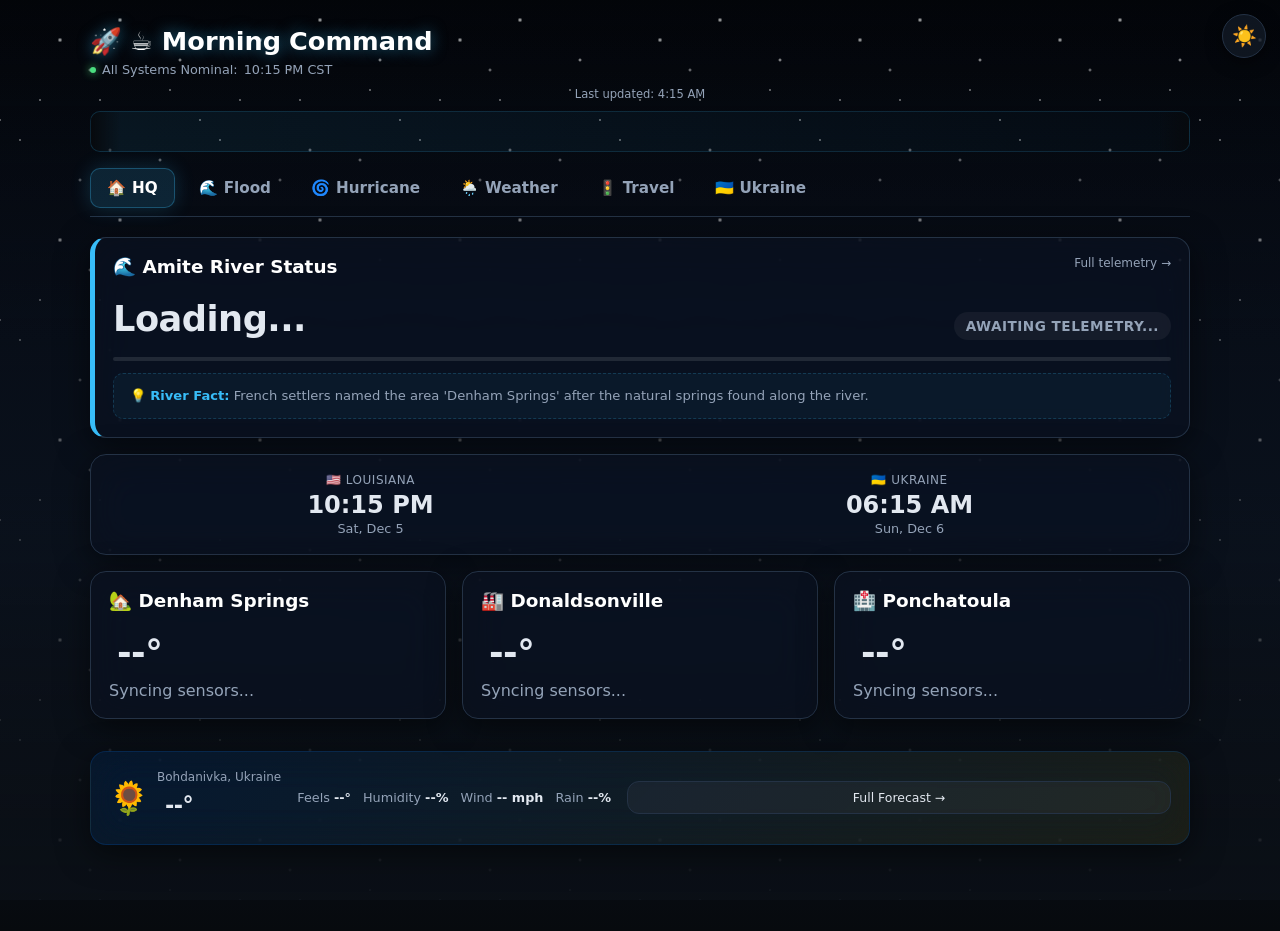
==== commit 627a35c9: "Phase 4: Light/dark theme toggle - Add [data-theme=light] CSS variable overrides + light weather bac" ====
--- a/index.html
+++ b/index.html
@@ -5,12 +5,14 @@
     <meta name="viewport" content="width=device-width, initial-scale=1.0">
     <link href="https://fonts.googleapis.com/css2?family=Inter:wght@300;400;500;600;700&display=swap" rel="stylesheet">
     <link rel="stylesheet" href="style.css">
+    <script>try{if(localStorage.getItem('roux-theme')==='light')document.documentElement.setAttribute('data-theme','light');}catch(e){}</script>
     <title>🏠 Home | Roux Command</title>
     <link rel="manifest" href="manifest.json">
     <meta name="apple-mobile-web-app-capable" content="yes">
     <meta name="apple-mobile-web-app-status-bar-style" content="black-translucent">
 </head>
 <body>
+    <button id="theme-toggle" class="theme-toggle" aria-label="Toggle theme">☀️</button>
     <div class="container">
         <h1>🚀 <span id="dynamic-greeting">Roux Family</span> Command</h1>
         
--- a/style.css
+++ b/style.css
@@ -8,7 +8,95 @@
     --status-green: #4ade80;
     --status-red: #f87171;
     --status-orange: #fb923c;
-}
+    --heading-color: #ffffff;
+    --nav-hover-bg: rgba(255, 255, 255, 0.08);
+    --nav-bg: rgba(11, 16, 23, 0.96);
+    --grid-line: rgba(36, 50, 69, 0.25);
+    --panel-shadow: rgba(0, 0, 0, 0.5);
+    --check-tick: #070a0e;
+}
+
+/* ===== LIGHT THEME ===== */
+[data-theme="light"] {
+    --bg-dark: #eef2f7;
+    --card-bg: rgba(255, 255, 255, 0.82);
+    --border-color: #d3dce6;
+    --text-main: #1e293b;
+    --text-muted: #5b6b7d;
+    --accent-blue: #0284c7;
+    --status-green: #16a34a;
+    --status-red: #dc2626;
+    --status-orange: #ea580c;
+    --heading-color: #0f172a;
+    --nav-hover-bg: rgba(2, 132, 199, 0.10);
+    --nav-bg: rgba(255, 255, 255, 0.96);
+    --grid-line: rgba(30, 60, 90, 0.08);
+    --panel-shadow: rgba(30, 60, 90, 0.12);
+    --check-tick: #ffffff;
+}
+
+[data-theme="light"] body {
+    background: linear-gradient(180deg, #eef2f7 0%, #e3eaf2 100%);
+}
+[data-theme="light"] body::before {
+    background-image:
+        linear-gradient(var(--grid-line) 1px, transparent 1px),
+        linear-gradient(90deg, var(--grid-line) 1px, transparent 1px);
+}
+[data-theme="light"] body::after {
+    background: linear-gradient(180deg, rgba(255,255,255,0.4) 0%, rgba(226,233,242,0.6) 100%);
+}
+/* Light-mode weather backgrounds: keep the mood, lift the brightness */
+[data-theme="light"] body.weather-clear { background: linear-gradient(180deg, #7fb2e0 0%, #a9cdec 40%, #cfe3f5 100%); }
+[data-theme="light"] body.weather-cloudy { background: linear-gradient(180deg, #9aa7b5 0%, #b3bdc9 40%, #cdd5de 100%); }
+[data-theme="light"] body.weather-rainy { background: linear-gradient(180deg, #8fa2b5 0%, #a7b6c6 40%, #c2cdd9 100%); }
+[data-theme="light"] body.weather-storm { background: linear-gradient(180deg, #8b86a3 0%, #a49fb8 40%, #c0bcd0 100%); }
+[data-theme="light"] body.weather-foggy { background: linear-gradient(180deg, #c3c9d1 0%, #d3d8de 40%, #e2e6ea 100%); }
+[data-theme="light"] body.weather-night { background: linear-gradient(180deg, #33415c 0%, #46587a 50%, #5d6f92 100%); }
+[data-theme="light"] body.weather-night::before { opacity: 0.5; }
+[data-theme="light"] .panel {
+    background: var(--card-bg);
+    box-shadow: 0 8px 24px var(--panel-shadow);
+}
+[data-theme="light"] .nav-tabs a:hover { color: var(--heading-color); background: var(--nav-hover-bg); }
+[data-theme="light"] .nav-tabs a.active { color: var(--accent-blue); background: rgba(2, 132, 199, 0.12); border-color: rgba(2, 132, 199, 0.35); box-shadow: none; }
+[data-theme="light"] .checklist-item input[type="checkbox"]:checked::after { color: var(--check-tick); }
+[data-theme="light"] .forecast-row { background: rgba(255, 255, 255, 0.6); }
+[data-theme="light"] .ticker-wrap { background: linear-gradient(90deg, rgba(2, 132, 199, 0.10), rgba(2, 132, 199, 0.03)); border-color: rgba(2, 132, 199, 0.25); }
+[data-theme="light"] .ticker-wrap::before { background: linear-gradient(90deg, var(--bg-dark), transparent); }
+[data-theme="light"] .ticker-wrap::after { background: linear-gradient(-90deg, var(--bg-dark), transparent); }
+[data-theme="light"] .skeleton {
+    background: linear-gradient(90deg, rgba(30,60,90,0.06) 25%, rgba(30,60,90,0.12) 50%, rgba(30,60,90,0.06) 75%);
+    background-size: 200px 100%;
+}
+
+/* ===== THEME TOGGLE BUTTON ===== */
+.theme-toggle {
+    position: fixed;
+    top: 14px;
+    right: 14px;
+    z-index: 1100;
+    width: 44px;
+    height: 44px;
+    border-radius: 50%;
+    border: 1px solid var(--border-color);
+    background: var(--card-bg);
+    backdrop-filter: blur(20px) saturate(200%);
+    -webkit-backdrop-filter: blur(20px) saturate(200%);
+    box-shadow: 0 4px 16px var(--panel-shadow);
+    font-size: 1.25rem;
+    line-height: 1;
+    cursor: pointer;
+    display: flex;
+    align-items: center;
+    justify-content: center;
+    transition: transform 0.2s cubic-bezier(0.16, 1, 0.3, 1), background 0.3s ease, border-color 0.3s ease;
+    touch-action: manipulation;
+    user-select: none;
+    -webkit-user-select: none;
+}
+.theme-toggle:hover { transform: scale(1.08); border-color: var(--accent-blue); }
+.theme-toggle:active { transform: scale(0.94); }
 
 * {
     -webkit-tap-highlight-color: transparent;
@@ -168,7 +256,7 @@
 h1 {
     font-size: 1.6rem;
     font-weight: 700;
-    color: #ffffff;
+    color: var(--heading-color);
     margin: 10px 0 6px 0;
     display: flex;
     align-items: center;
@@ -181,7 +269,7 @@
 h2, h3 { 
     margin: 0 0 12px 0; 
     font-size: 1.15rem; 
-    color: #ffffff;
+    color: var(--heading-color);
     user-select: none;
     -webkit-user-select: none;
 }
@@ -310,10 +398,10 @@
     touch-action: manipulation;
 }
 
-.nav-tabs a:hover { color: #ffffff; background: rgba(255,255,255,0.08); }
+.nav-tabs a:hover { color: var(--heading-color); background: var(--nav-hover-bg); }
 
 .nav-tabs a.active {
-    color: #ffffff;
+    color: var(--heading-color);
     background: rgba(56, 189, 248, 0.15);
     border: 1px solid rgba(56, 189, 248, 0.3);
     box-shadow: 0 0 20px rgba(56, 189, 248, 0.2);
@@ -327,7 +415,7 @@
         bottom: 0;
         left: 0;
         width: 100%;
-        background: rgba(11, 16, 23, 0.96);
+        background: var(--nav-bg);
         backdrop-filter: blur(25px);
         -webkit-backdrop-filter: blur(25px);
         border-top: 1px solid var(--border-color);
@@ -479,7 +567,7 @@
     background: var(--status-green); border-color: var(--status-green);
 }
 .checklist-item input[type="checkbox"]:checked::after {
-    content: "✓"; position: absolute; color: #070a0e;
+    content: "✓"; position: absolute; color: var(--check-tick);
     font-size: 16px; font-weight: bold; top: 50%; left: 50%;
     transform: translate(-50%, -50%);
 }
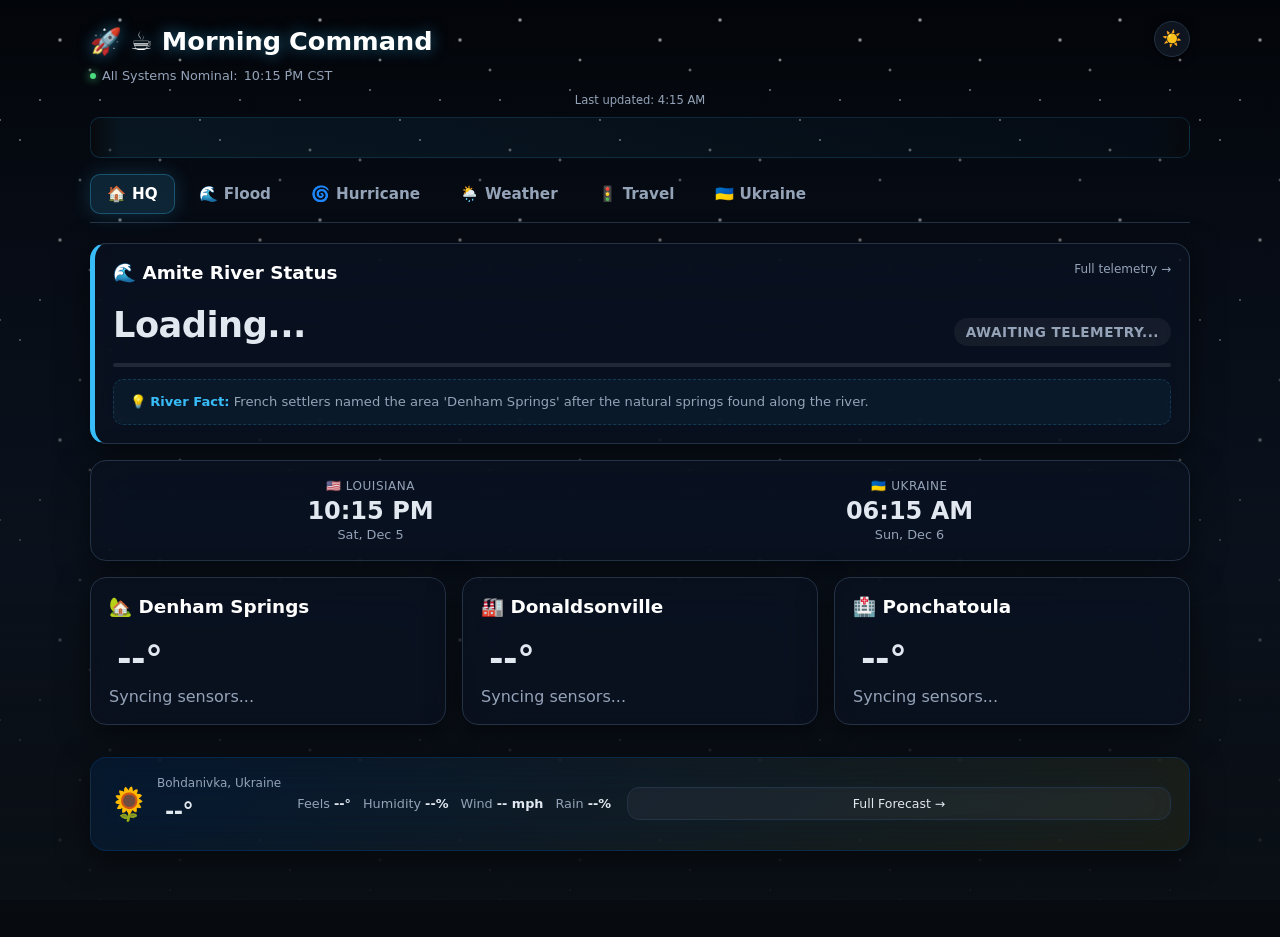
==== commit bdec469e: "Fix Phase 4: Move theme toggle inside container + hide weather overlays in light mode - Theme toggle" ====
--- a/index.html
+++ b/index.html
@@ -12,9 +12,11 @@
     <meta name="apple-mobile-web-app-status-bar-style" content="black-translucent">
 </head>
 <body>
-    <button id="theme-toggle" class="theme-toggle" aria-label="Toggle theme">☀️</button>
     <div class="container">
-        <h1>🚀 <span id="dynamic-greeting">Roux Family</span> Command</h1>
+        <div class="header-row">
+            <h1>🚀 <span id="dynamic-greeting">Roux Family</span> Command</h1>
+            <button id="theme-toggle" class="theme-toggle" aria-label="Toggle theme">☀️</button>
+        </div>
         
         <div class="heartbeat-container">
             <span class="pulse-dot"></span>             All Systems Nominal: <span class="sys-clock">--:-- -- ---</span>
--- a/style.css
+++ b/style.css
@@ -35,24 +35,43 @@
     --check-tick: #ffffff;
 }
 
+/* Light theme base — must override weather backgrounds */
 [data-theme="light"] body {
-    background: linear-gradient(180deg, #eef2f7 0%, #e3eaf2 100%);
+    background: linear-gradient(180deg, #eef2f7 0%, #e3eaf2 100%) !important;
 }
 [data-theme="light"] body::before {
     background-image:
         linear-gradient(var(--grid-line) 1px, transparent 1px),
-        linear-gradient(90deg, var(--grid-line) 1px, transparent 1px);
+        linear-gradient(90deg, var(--grid-line) 1px, transparent 1px) !important;
 }
 [data-theme="light"] body::after {
-    background: linear-gradient(180deg, rgba(255,255,255,0.4) 0%, rgba(226,233,242,0.6) 100%);
-}
-/* Light-mode weather backgrounds: keep the mood, lift the brightness */
-[data-theme="light"] body.weather-clear { background: linear-gradient(180deg, #7fb2e0 0%, #a9cdec 40%, #cfe3f5 100%); }
-[data-theme="light"] body.weather-cloudy { background: linear-gradient(180deg, #9aa7b5 0%, #b3bdc9 40%, #cdd5de 100%); }
-[data-theme="light"] body.weather-rainy { background: linear-gradient(180deg, #8fa2b5 0%, #a7b6c6 40%, #c2cdd9 100%); }
-[data-theme="light"] body.weather-storm { background: linear-gradient(180deg, #8b86a3 0%, #a49fb8 40%, #c0bcd0 100%); }
-[data-theme="light"] body.weather-foggy { background: linear-gradient(180deg, #c3c9d1 0%, #d3d8de 40%, #e2e6ea 100%); }
-[data-theme="light"] body.weather-night { background: linear-gradient(180deg, #33415c 0%, #46587a 50%, #5d6f92 100%); }
+    background: linear-gradient(180deg, rgba(255,255,255,0.4) 0%, rgba(226,233,242,0.6) 100%) !important;
+}
+
+/* Light-mode weather backgrounds — override dark hardcoded values */
+[data-theme="light"] body.weather-clear { background: linear-gradient(180deg, #7fb2e0 0%, #a9cdec 40%, #cfe3f5 100%) !important; }
+[data-theme="light"] body.weather-cloudy { background: linear-gradient(180deg, #9aa7b5 0%, #b3bdc9 40%, #cdd5de 100%) !important; }
+[data-theme="light"] body.weather-rainy { background: linear-gradient(180deg, #8fa2b5 0%, #a7b6c6 40%, #c2cdd9 100%) !important; }
+[data-theme="light"] body.weather-storm { background: linear-gradient(180deg, #8b86a3 0%, #a49fb8 40%, #c0bcd0 100%) !important; }
+[data-theme="light"] body.weather-foggy { background: linear-gradient(180deg, #c3c9d1 0%, #d3d8de 40%, #e2e6ea 100%) !important; }
+[data-theme="light"] body.weather-night { background: linear-gradient(180deg, #33415c 0%, #46587a 50%, #5d6f92 100%) !important; }
+
+/* In light mode, hide all weather-specific ::before overlays (they're dark patterns) */
+[data-theme="light"] body.weather-clear::before,
+[data-theme="light"] body.weather-cloudy::before,
+[data-theme="light"] body.weather-rainy::before,
+[data-theme="light"] body.weather-storm::before,
+[data-theme="light"] body.weather-foggy::before,
+[data-theme="light"] body.weather-night::before {
+    display: none !important;
+}
+
+/* In light mode, hide all weather-specific ::after overlays too */
+[data-theme="light"] body.weather-rainy::after,
+[data-theme="light"] body.weather-storm::after,
+[data-theme="light"] body.weather-foggy::after {
+    display: none !important;
+}
 [data-theme="light"] body.weather-night::before { opacity: 0.5; }
 [data-theme="light"] .panel {
     background: var(--card-bg);
@@ -72,19 +91,19 @@
 
 /* ===== THEME TOGGLE BUTTON ===== */
 .theme-toggle {
-    position: fixed;
-    top: 14px;
-    right: 14px;
-    z-index: 1100;
-    width: 44px;
-    height: 44px;
+    position: relative;
+    top: auto;
+    right: auto;
+    z-index: 10;
+    width: 36px;
+    height: 36px;
     border-radius: 50%;
     border: 1px solid var(--border-color);
     background: var(--card-bg);
     backdrop-filter: blur(20px) saturate(200%);
     -webkit-backdrop-filter: blur(20px) saturate(200%);
-    box-shadow: 0 4px 16px var(--panel-shadow);
-    font-size: 1.25rem;
+    box-shadow: 0 2px 8px var(--panel-shadow);
+    font-size: 1rem;
     line-height: 1;
     cursor: pointer;
     display: flex;
@@ -94,9 +113,18 @@
     touch-action: manipulation;
     user-select: none;
     -webkit-user-select: none;
+    margin-left: auto;
 }
 .theme-toggle:hover { transform: scale(1.08); border-color: var(--accent-blue); }
 .theme-toggle:active { transform: scale(0.94); }
+
+/* Header row with title + toggle */
+.header-row {
+    display: flex;
+    align-items: center;
+    gap: 12px;
+    margin-bottom: 6px;
+}
 
 * {
     -webkit-tap-highlight-color: transparent;
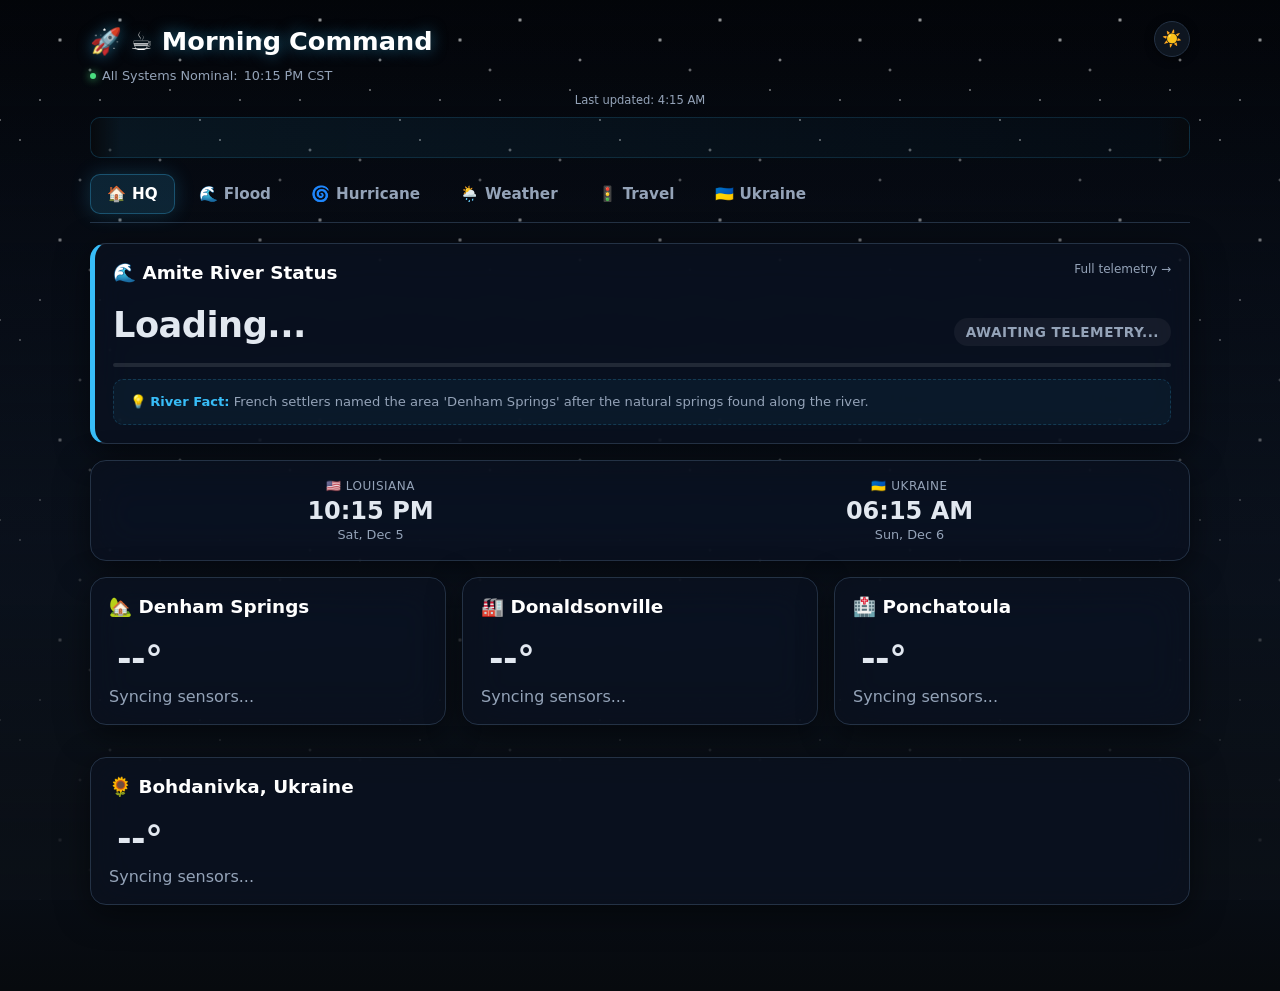
==== commit 890a7d34: "Phase 1: Ukraine box matches other weather boxes, all clickable" ====
--- a/index.html
+++ b/index.html
@@ -68,53 +68,40 @@
         </div>
 
         <div class="grid-3">
-            <div class="panel float-hover">
+            <a href="weather.html#denham" class="panel float-hover" style="text-decoration:none;color:inherit;">
                 <h3>🏡 Denham Springs</h3>
                 <div style="display: flex; gap: 8px; align-items: center;">
                     <div id="denham-icon" style="font-size: 1.8rem;"></div>
                     <div id="denham-temp" class="metric">--°</div>
                 </div>
                 <div id="denham-desc" style="color: var(--text-muted);">Syncing sensors...</div>
-            </div>
-            <div class="panel float-hover">
+            </a>
+            <a href="weather.html#don" class="panel float-hover" style="text-decoration:none;color:inherit;">
                 <h3>🏭 Donaldsonville</h3>
                 <div style="display: flex; gap: 8px; align-items: center;">
                     <div id="don-icon" style="font-size: 1.8rem;"></div>
                     <div id="don-temp" class="metric">--°</div>
                 </div>
                 <div id="don-desc" style="color: var(--text-muted);">Syncing sensors...</div>
-            </div>
-            <div class="panel float-hover">
+            </a>
+            <a href="weather.html#ponch" class="panel float-hover" style="text-decoration:none;color:inherit;">
                 <h3>🏥 Ponchatoula</h3>
                 <div style="display: flex; gap: 8px; align-items: center;">
                     <div id="ponch-icon" style="font-size: 1.8rem;"></div>
                     <div id="ponch-temp" class="metric">--°</div>
                 </div>
                 <div id="ponch-desc" style="color: var(--text-muted);">Syncing sensors...</div>
-            </div>
-        </div>
-
-        <div class="panel" style="background: linear-gradient(135deg, rgba(0,87,184,0.12), rgba(255,215,0,0.08)); border: 1px solid rgba(0,87,184,0.25);">
-            <div style="display: flex; align-items: center; gap: 16px; flex-wrap: wrap; justify-content: center;">
-                <div style="display: flex; align-items: center; gap: 8px;">
-                    <span style="font-size:2rem;">🌻</span>
-                    <div>
-                        <div style="font-size:0.75rem;color:var(--text-muted);">Bohdanivka, Ukraine</div>
-                        <div style="display:flex;align-items:center;gap:8px;">
-                            <span id="ukr-icon" style="font-size:1.5rem;"></span>
-                            <span id="ukr-temp" class="metric" style="font-size:1.4rem;">--°</span>
-                        </div>
-                    </div>
-                </div>
-                <div style="display:flex;flex-wrap:wrap;gap:12px;font-size:0.8rem;color:var(--text-muted);">
-                    <span>Feels <strong id="ukr-feels" style="color:var(--text-main);">--°</strong></span>
-                    <span>Humidity <strong id="ukr-hum" style="color:var(--text-main);">--%</strong></span>
-                    <span>Wind <strong id="ukr-wind" style="color:var(--text-main);">-- mph</strong></span>
-                    <span>Rain <strong id="ukr-pop" style="color:var(--text-main);">--%</strong></span>
-                </div>
-                <a href="ukraine.html" class="quick-link" style="min-width:auto;padding:8px 14px;font-size:0.78rem;">Full Forecast →</a>
-            </div>
-        </div>
+            </a>
+        </div>
+
+        <a href="ukraine.html" class="panel float-hover" style="text-decoration:none;color:inherit;display:block;">
+            <h3>🌻 Bohdanivka, Ukraine</h3>
+            <div style="display: flex; gap: 8px; align-items: center;">
+                <div id="ukr-icon" style="font-size: 1.8rem;"></div>
+                <div id="ukr-temp" class="metric">--°</div>
+            </div>
+            <div id="ukr-desc" style="color: var(--text-muted);">Syncing sensors...</div>
+        </a>
     </div>
 
     <script src="app.js"></script>
@@ -240,10 +227,7 @@
             if (ua) {
                 document.getElementById('ukr-temp').innerText = ua.current.temp + '°';
                 document.getElementById('ukr-icon').innerText = ua.current.icon;
-                document.getElementById('ukr-feels').innerText = (ua.current.feels ?? '--') + '°';
-                document.getElementById('ukr-hum').innerText = (ua.current.hum ?? '--') + '%';
-                document.getElementById('ukr-wind').innerText = (ua.current.wind ?? '--') + ' mph';
-                document.getElementById('ukr-pop').innerText = (ua.current.pop ?? '--') + '%';
+                document.getElementById('ukr-desc').innerText = ua.current.desc;
             }
 
             document.getElementById('last-updated').innerText = 'Last updated: ' + new Date().toLocaleTimeString('en-US', { hour: 'numeric', minute: '2-digit' });
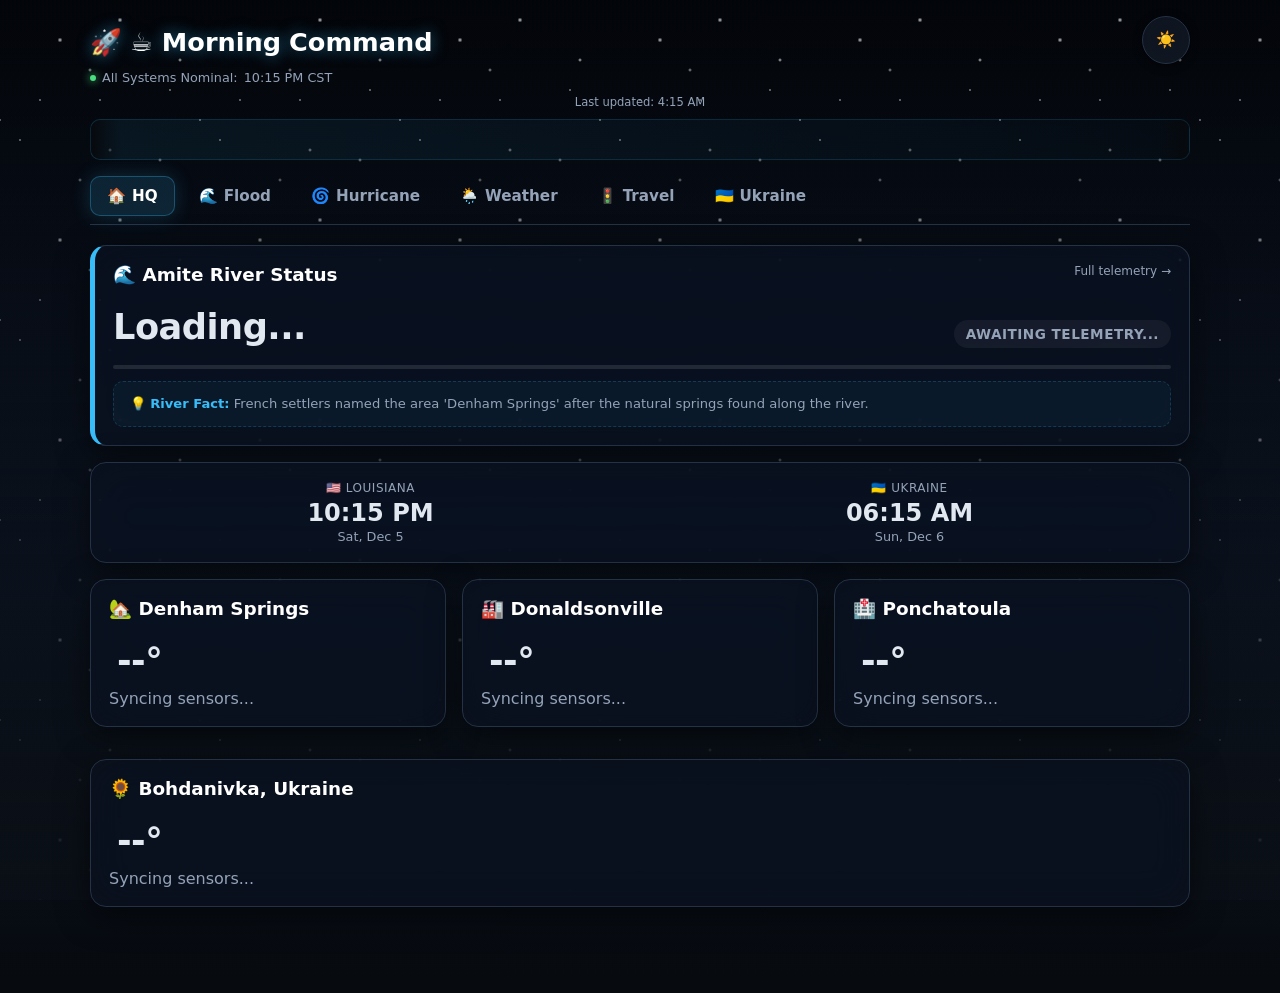
==== commit bddb7499: "Phone + PWA fixes: real PNG icons, install-ready manifest, touch-safe targets" ====
--- a/index.html
+++ b/index.html
@@ -8,6 +8,7 @@
     <script>try{if(localStorage.getItem('roux-theme')==='light')document.documentElement.setAttribute('data-theme','light');}catch(e){}</script>
     <title>🏠 Home | Roux Command</title>
     <link rel="manifest" href="manifest.json">
+    <link rel="apple-touch-icon" href="icon-512.png">
     <meta name="apple-mobile-web-app-capable" content="yes">
     <meta name="apple-mobile-web-app-status-bar-style" content="black-translucent">
 </head>
--- a/style.css
+++ b/style.css
@@ -90,13 +90,14 @@
 }
 
 /* ===== THEME TOGGLE BUTTON ===== */
+/* Touch-safe minimum: 48px per Apple HIG */
 .theme-toggle {
     position: relative;
     top: auto;
     right: auto;
     z-index: 10;
-    width: 36px;
-    height: 36px;
+    width: 48px;
+    height: 48px;
     border-radius: 50%;
     border: 1px solid var(--border-color);
     background: var(--card-bg);
@@ -314,12 +315,20 @@
     transition: transform 0.2s cubic-bezier(0.16, 1, 0.3, 1), box-shadow 0.2s ease, border-color 0.2s ease;
 }
 
-.float-hover:hover {
-    transform: translateY(-4px);
-    box-shadow: 0 12px 40px rgba(56, 189, 248, 0.2);
-    border-color: rgba(56, 189, 248, 0.5);
-}
-
+/* Desktop-only hover physics — never apply on touch devices (no hover pointer) */
+@media (hover: hover) {
+    .float-hover:hover {
+        transform: translateY(-4px);
+        box-shadow: 0 12px 40px rgba(56, 189, 248, 0.2);
+        border-color: rgba(56, 189, 248, 0.5);
+    }
+
+    .metric-sparkle:hover {
+        text-shadow: 0 0 20px currentColor, 0 0 40px currentColor;
+    }
+}
+
+/* Tap feedback — works on touch AND hover devices (keeps desktop feel) */
 .float-hover:active, .nav-tabs a:active, button:active, .emergency-btn:active, .checklist-item:active {
     transform: scale(0.97);
 }
@@ -400,6 +409,19 @@
     50% { transform: translateY(-3px); }
 }
 
+/* Map panels — must never take over a phone viewport */
+.map-panel {
+    height: 600px;
+    min-height: 280px;
+}
+
+@media (max-width: 768px) {
+    .map-panel {
+        height: max(45vh, 260px);
+        max-height: 360px;
+    }
+}
+
 /* Navigation */
 .nav-tabs {
     display: flex;
@@ -434,6 +456,10 @@
     border: 1px solid rgba(56, 189, 248, 0.3);
     box-shadow: 0 0 20px rgba(56, 189, 248, 0.2);
 }
+
+/* Base metrics and Ukraine temp — the @media (max-width: 768px) block below overrides them on phones */
+.metric { font-size: 2.2rem; font-weight: 800; letter-spacing: -0.5px; margin: 8px 0; }
+.ukraine-temp { font-size: 3rem; }
 
 @media (max-width: 768px) {
     body { padding-bottom: calc(120px + env(safe-area-inset-bottom, 0px)); }
@@ -487,9 +513,12 @@
     .metric {
         font-size: 2rem;
     }
-}
-
-.metric { font-size: 2.2rem; font-weight: 800; letter-spacing: -0.5px; margin: 8px 0; }
+
+    /* Ukraine page — large temp on desktop, clamped for phone */
+    .ukraine-temp {
+        font-size: 2.4rem;
+    }
+}
 
 .status-badge {
     display: inline-block;
@@ -569,6 +598,7 @@
 @media (min-width: 768px) { .grid-2 { grid-template-columns: repeat(2, 1fr); } }
 
 /* Prep Checklist Styles */
+/* Touch-safe minimum: 48px per Apple HIG */
 .checklist-item {
     display: flex;
     align-items: center;
@@ -578,6 +608,7 @@
     margin-bottom: 8px;
     border: 1px solid rgba(255,255,255,0.05);
     cursor: pointer;
+    min-height: 48px;
     transition: background 0.2s, opacity 0.2s;
     user-select: none;
     -webkit-user-select: none;
@@ -610,11 +641,13 @@
     transition: all 0.2s ease;
 }
 
+/* Touch-safe minimum: 48px per Apple HIG */
 .emergency-btn {
     display: block; width: 100%; text-align: center;
     background: rgba(248, 113, 113, 0.15); color: var(--status-red);
-    padding: 12px; border-radius: 8px; text-decoration: none; font-weight: bold;
+    padding: 14px; border-radius: 8px; text-decoration: none; font-weight: bold;
     border: 1px solid rgba(248, 113, 113, 0.3); margin-top: 8px;
+    min-height: 48px;
     transition: all 0.2s;
     user-select: none;
     -webkit-user-select: none;
@@ -646,7 +679,10 @@
     .forecast-cond span { display: none; }
     .forecast-bar { width: 100%; order: 10; margin-top: 2px; }
     .forecast-temp-min, .forecast-temp-max { font-size: 0.8rem; }
-    .forecast-pop { min-width: 35px; font-size: 0.75rem; }
+    .forecast-pop { min-width: 40px; font-size: 0.85rem; }
+    /* Tighter density + readable ticker at the smallest sizes */
+    .panel { padding: 14px; margin-bottom: 10px; }
+    .ticker-track { font-size: 1rem; animation-duration: 60s; }
 }
 
 /* Custom Scrollbar */
@@ -691,6 +727,7 @@
     gap: 12px;
     margin-top: 6px;
 }
+/* Touch-safe minimum: 48px per Apple HIG */
 .quick-link {
     flex: 1;
     min-width: 140px;
@@ -702,6 +739,7 @@
     color: inherit;
     text-align: center;
     transition: all 0.2s;
+    min-height: 48px;
 }
 .quick-link:hover {
     background: rgba(56, 189, 248, 0.08);
@@ -715,12 +753,13 @@
     display: block;
     margin-bottom: 4px;
 }
+/* Labels kept large enough to read at arm's length */
 .quick-link .ql-label {
-    font-size: 0.8rem;
+    font-size: 0.85rem;
     font-weight: 600;
 }
 .quick-link .ql-desc {
-    font-size: 0.7rem;
+    font-size: 0.75rem;
     color: var(--text-muted);
     margin-top: 2px;
 }
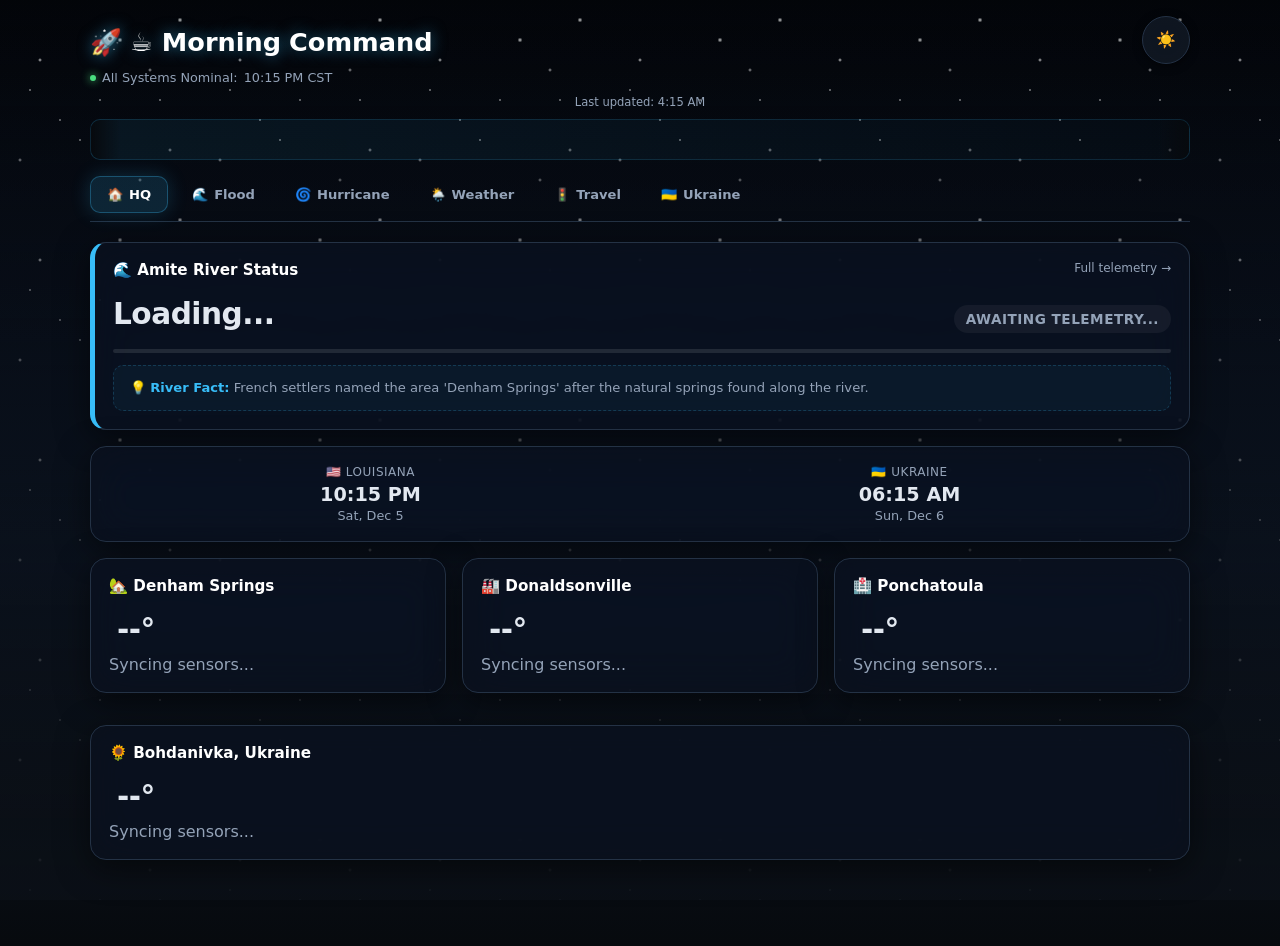
==== commit 3f10d8bd: "Round 3: day-mode panel legibility + tighter text scale - Reset weather-specific card backgrounds to" ====
--- a/index.html
+++ b/index.html
@@ -57,12 +57,12 @@
             <div style="display:grid; grid-template-columns:1fr 1fr; gap:16px;">
                 <div>
                     <div style="font-size:0.75rem;color:var(--text-muted);text-transform:uppercase;letter-spacing:0.5px;">🇺🇸 Louisiana</div>
-                    <div id="hq-la-clock" style="font-size:1.5rem;font-weight:700;margin-top:4px;">--:-- --</div>
+                    <div id="hq-la-clock" style="font-size:1.2rem;font-weight:700;margin-top:4px;">--:-- --</div>
                     <div id="hq-la-date" style="font-size:0.8rem;color:var(--text-muted);margin-top:2px;">--</div>
                 </div>
                 <div>
                     <div style="font-size:0.75rem;color:var(--text-muted);text-transform:uppercase;letter-spacing:0.5px;">🇺🇦 Ukraine</div>
-                    <div id="hq-ua-clock" style="font-size:1.5rem;font-weight:700;margin-top:4px;">--:-- --</div>
+                    <div id="hq-ua-clock" style="font-size:1.2rem;font-weight:700;margin-top:4px;">--:-- --</div>
                     <div id="hq-ua-date" style="font-size:0.8rem;color:var(--text-muted);margin-top:2px;">--</div>
                 </div>
             </div>
--- a/style.css
+++ b/style.css
@@ -87,6 +87,20 @@
 [data-theme="light"] .skeleton {
     background: linear-gradient(90deg, rgba(30,60,90,0.06) 25%, rgba(30,60,90,0.12) 50%, rgba(30,60,90,0.06) 75%);
     background-size: 200px 100%;
+}
+
+/* In light mode the weather-specific card overrides below (hardcoded dark greys/blues) are more specific
+   than [data-theme="light"] .panel and therefore make cards on HQ / Ukraine / travel pages look black —
+   reset them to the card background so they match every other page */
+[data-theme="light"] body.weather-rainy .panel,
+[data-theme="light"] body.weather-storm .panel {
+    background: var(--card-bg);
+}
+[data-theme="light"] body.weather-foggy .panel {
+    background: var(--card-bg);
+}
+[data-theme="light"] body.weather-night .panel {
+    background: var(--card-bg);
 }
 
 /* ===== THEME TOGGLE BUTTON ===== */
@@ -145,23 +159,9 @@
     min-height: 100vh;
 }
 
-body::before {
-    content: "";
-    position: fixed;
-    top: 0; left: 0; width: 100%; height: 100%;
-    background-image: 
-        linear-gradient(rgba(36, 50, 69, 0.25) 1px, transparent 1px),
-        linear-gradient(90deg, rgba(36, 50, 69, 0.25) 1px, transparent 1px);
-    background-size: 40px 40px;
-    background-position: center top;
-    z-index: -2;
-    animation: grid-breath 10s ease-in-out infinite;
-}
-
-@keyframes grid-breath {
-    0%, 100% { opacity: 0.8; }
-    50% { opacity: 1; }
-}
+/* Base grid layer removed. The weather overlays each add their own single
+   atmosphere layer (z-index: -1), so keeping a second always-on grid on top
+   of everything produced the static/moiré noise look on phone. */
 
 body::after {
     content: "";
@@ -175,100 +175,6 @@
 /* ===== DYNAMIC WEATHER BACKGROUNDS ===== */
 /* All backgrounds go on body::before (single layer) to avoid grid/body conflicts */
 
-/* Night mode - deep navy with twinkling stars */
-body.weather-night {
-    background: #0a0e27;
-}
-body.weather-night::before {
-    background-image: 
-        radial-gradient(2px 2px at 20% 30%, rgba(255,255,255,0.9), transparent),
-        radial-gradient(2px 2px at 40% 70%, rgba(255,255,255,0.8), transparent),
-        radial-gradient(1px 1px at 60% 20%, rgba(255,255,255,0.9), transparent),
-        radial-gradient(1px 1px at 80% 50%, rgba(255,255,255,0.7), transparent),
-        radial-gradient(2px 2px at 10% 80%, rgba(255,255,255,0.8), transparent),
-        radial-gradient(1px 1px at 70% 90%, rgba(255,255,255,0.9), transparent),
-        radial-gradient(1px 1px at 90% 10%, rgba(255,255,255,0.7), transparent),
-        radial-gradient(2px 2px at 50% 50%, rgba(255,255,255,0.8), transparent),
-        radial-gradient(1px 1px at 25% 60%, rgba(255,255,255,0.9), transparent),
-        radial-gradient(1px 1px at 85% 40%, rgba(255,255,255,0.7), transparent),
-        linear-gradient(rgba(36, 50, 69, 0.15) 1px, transparent 1px),
-        linear-gradient(90deg, rgba(36, 50, 69, 0.15) 1px, transparent 1px);
-    background-size: 
-        100vw 100vh, 100vw 100vh, 100vw 100vh, 100vw 100vh,
-        100vw 100vh, 100vw 100vh, 100vw 100vh, 100vw 100vh,
-        100vw 100vh, 100vw 100vh, 60px 60px, 60px 60px;
-    background-position: center top;
-    animation: grid-breath 12s ease-in-out infinite, stars-twinkle 4s ease-in-out infinite;
-}
-
-/* Clear/Sunny - warm blue with golden glow */
-body.weather-clear {
-    background: linear-gradient(180deg, #1a3a5c 0%, #2d5f8a 40%, #4a7fb5 100%);
-}
-body.weather-clear::before {
-    background-image: 
-        radial-gradient(circle at 50% 0%, rgba(255, 200, 100, 0.3) 0%, transparent 50%),
-        linear-gradient(rgba(36, 50, 69, 0.2) 1px, transparent 1px),
-        linear-gradient(90deg, rgba(36, 50, 69, 0.2) 1px, transparent 1px);
-    background-size: 100% 60%, 50px 50px, 50px 50px;
-    background-position: center top;
-}
-
-/* Cloudy - muted gray-blue */
-body.weather-cloudy {
-    background: linear-gradient(180deg, #2a3441 0%, #3a4a5c 40%, #4a5a6c 100%);
-}
-body.weather-cloudy::before {
-    background-image: 
-        radial-gradient(ellipse at 30% 20%, rgba(150, 170, 200, 0.15) 0%, transparent 50%),
-        radial-gradient(ellipse at 70% 60%, rgba(130, 150, 180, 0.1) 0%, transparent 40%),
-        linear-gradient(rgba(36, 50, 69, 0.2) 1px, transparent 1px),
-        linear-gradient(90deg, rgba(36, 50, 69, 0.2) 1px, transparent 1px);
-    background-size: 100% 70%, 100% 60%, 50px 50px, 50px 50px;
-    background-position: center top;
-}
-
-/* Rainy - dark gray-blue with rain streaks */
-body.weather-rainy {
-    background: linear-gradient(180deg, #1a2332 0%, #243447 40%, #2d4055 100%);
-}
-body.weather-rainy::before {
-    background-image: 
-        repeating-linear-gradient(180deg, transparent, transparent 2px, rgba(150, 180, 220, 0.15) 2px, rgba(150, 180, 220, 0.15) 4px),
-        linear-gradient(rgba(36, 50, 69, 0.2) 1px, transparent 1px),
-        linear-gradient(90deg, rgba(36, 50, 69, 0.2) 1px, transparent 1px);
-    background-size: 2px 30px, 50px 50px, 50px 50px;
-    background-position: center top;
-    animation: grid-breath 10s ease-in-out infinite, rain-fall 0.5s linear infinite;
-}
-
-/* Storm - dark purple-gray with lightning flash */
-body.weather-storm {
-    background: linear-gradient(180deg, #1a1525 0%, #252035 40%, #302a45 100%);
-}
-body.weather-storm::before {
-    background-image: 
-        repeating-linear-gradient(180deg, transparent, transparent 2px, rgba(180, 160, 220, 0.2) 2px, rgba(180, 160, 220, 0.2) 4px),
-        linear-gradient(rgba(36, 50, 69, 0.25) 1px, transparent 1px),
-        linear-gradient(90deg, rgba(36, 50, 69, 0.25) 1px, transparent 1px);
-    background-size: 2px 30px, 50px 50px, 50px 50px;
-    background-position: center top;
-    animation: grid-breath 8s ease-in-out infinite, rain-fall 0.4s linear infinite, lightning-flash 8s ease-in-out infinite;
-}
-
-/* Foggy - soft gray with haze */
-body.weather-foggy {
-    background: linear-gradient(180deg, #3a3f47 0%, #4a5058 40%, #5a6068 100%);
-}
-body.weather-foggy::before {
-    background-image: 
-        radial-gradient(ellipse at 50% 50%, rgba(200, 210, 220, 0.2) 0%, transparent 70%),
-        linear-gradient(rgba(36, 50, 69, 0.15) 1px, transparent 1px),
-        linear-gradient(90deg, rgba(36, 50, 69, 0.15) 1px, transparent 1px);
-    background-size: 100% 80%, 60px 60px, 60px 60px;
-    background-position: center top;
-    animation: grid-breath 15s ease-in-out infinite, fog-drift 20s ease-in-out infinite;
-}
 
 /* Default fallback - keep original dark background */
 body:not(.weather-clear):not(.weather-cloudy):not(.weather-rainy):not(.weather-storm):not(.weather-foggy):not(.weather-night) {
@@ -296,8 +202,8 @@
 }
 
 h2, h3 { 
-    margin: 0 0 12px 0; 
-    font-size: 1.15rem; 
+    margin: 0 0 10px 0; 
+    font-size: 0.95rem; 
     color: var(--heading-color);
     user-select: none;
     -webkit-user-select: none;
@@ -439,7 +345,7 @@
     text-decoration: none;
     padding: 10px 16px;
     border-radius: 10px;
-    font-size: 0.95rem;
+    font-size: 0.82rem;
     font-weight: 600;
     transition: all 0.2s cubic-bezier(0.16, 1, 0.3, 1);
     display: flex;
@@ -458,8 +364,8 @@
 }
 
 /* Base metrics and Ukraine temp — the @media (max-width: 768px) block below overrides them on phones */
-.metric { font-size: 2.2rem; font-weight: 800; letter-spacing: -0.5px; margin: 8px 0; }
-.ukraine-temp { font-size: 3rem; }
+.metric { font-size: 1.85rem; font-weight: 800; letter-spacing: -0.5px; margin: 8px 0; }
+.ukraine-temp { font-size: 2.6rem; }
 
 @media (max-width: 768px) {
     body { padding-bottom: calc(120px + env(safe-area-inset-bottom, 0px)); }
@@ -483,7 +389,7 @@
     }
     .nav-tabs a {
         flex-direction: column;
-        font-size: 0.75rem;
+        font-size: 0.68rem;
         padding: 8px 4px;
         gap: 4px;
         flex: 1;
@@ -499,9 +405,16 @@
     }
     .nav-tabs a.active span.icon {
         background: rgba(56, 189, 248, 0.2);
-        border-radius: 12px;
-        padding: 4px 16px;
-    }
+        border-radius: 50%;
+        padding: 4px;
+        display: inline-flex;
+        align-items: center;
+        justify-content: center;
+    }
+    
+    /* Headers must not blow past the phone edge — clamp size + wrap cleanly if it still wraps */
+    .header-row { flex-wrap: wrap; align-items: center; }
+    h1 { font-size: clamp(1.05rem, 4.2vw, 1.25rem); margin-top: 8px; }
     
     /* Larger touch targets for panels on mobile */
     .panel {
@@ -511,12 +424,12 @@
     
     /* Bigger metric numbers for readability */
     .metric {
-        font-size: 2rem;
+        font-size: 1.65rem;
     }
 
     /* Ukraine page — large temp on desktop, clamped for phone */
     .ukraine-temp {
-        font-size: 2.4rem;
+        font-size: 2rem;
     }
 }
 
@@ -576,7 +489,7 @@
     white-space: nowrap;
     padding-left: 100%;
     animation: ticker-scroll 40s linear infinite;
-    font-size: 0.9rem;
+    font-size: 0.78rem;
     color: var(--accent-blue);
     text-shadow: 0 0 8px rgba(56, 189, 248, 0.3);
 }
@@ -663,23 +576,23 @@
     border: 1px solid var(--border-color);
     border-radius: 12px;
 }
-.forecast-day { min-width: 55px; font-weight: 600; font-size: 0.9rem; }
-.forecast-cond { min-width: 105px; display: flex; align-items: center; gap: 6px; font-size: 0.85rem; color: var(--text-muted); }
+.forecast-day { min-width: 55px; font-weight: 600; font-size: 0.78rem; }
+.forecast-cond { min-width: 105px; display: flex; align-items: center; gap: 6px; font-size: 0.72rem; color: var(--text-muted); }
 .forecast-bar { flex: 1; display: flex; align-items: center; gap: 8px; }
 .forecast-track { flex: 1; height: 6px; background: rgba(255,255,255,0.1); border-radius: 3px; position: relative; overflow: hidden; }
 .forecast-fill { position: absolute; height: 100%; background: linear-gradient(90deg, var(--accent-blue), var(--status-orange)); border-radius: 3px; }
-.forecast-temp-min { font-weight: 600; width: 26px; text-align: right; font-size: 0.85rem; }
-.forecast-temp-max { font-weight: 600; width: 26px; font-size: 0.85rem; }
-.forecast-pop { min-width: 45px; text-align: right; font-size: 0.85rem; font-weight: 600; }
+.forecast-temp-min { font-weight: 600; width: 26px; text-align: right; font-size: 0.75rem; }
+.forecast-temp-max { font-weight: 600; width: 26px; font-size: 0.75rem; }
+.forecast-pop { min-width: 45px; text-align: right; font-size: 0.75rem; font-weight: 600; }
 .pop-high { color: var(--accent-blue); text-shadow: 0 0 8px rgba(56,189,248,0.4); }
 @media (max-width: 600px) {
     .forecast-row { flex-wrap: wrap; gap: 4px; padding: 8px 10px; }
-    .forecast-day { min-width: 40px; font-size: 0.8rem; }
-    .forecast-cond { min-width: 0; font-size: 0.75rem; }
+    .forecast-day { min-width: 40px; font-size: 0.7rem; }
+    .forecast-cond { min-width: 0; font-size: 0.65rem; }
     .forecast-cond span { display: none; }
     .forecast-bar { width: 100%; order: 10; margin-top: 2px; }
-    .forecast-temp-min, .forecast-temp-max { font-size: 0.8rem; }
-    .forecast-pop { min-width: 40px; font-size: 0.85rem; }
+    .forecast-temp-min, .forecast-temp-max { font-size: 0.7rem; }
+    .forecast-pop { min-width: 40px; font-size: 0.72rem; }
     /* Tighter density + readable ticker at the smallest sizes */
     .panel { padding: 14px; margin-bottom: 10px; }
     .ticker-track { font-size: 1rem; animation-duration: 60s; }
@@ -755,7 +668,7 @@
 }
 /* Labels kept large enough to read at arm's length */
 .quick-link .ql-label {
-    font-size: 0.85rem;
+    font-size: 0.78rem;
     font-weight: 600;
 }
 .quick-link .ql-desc {
